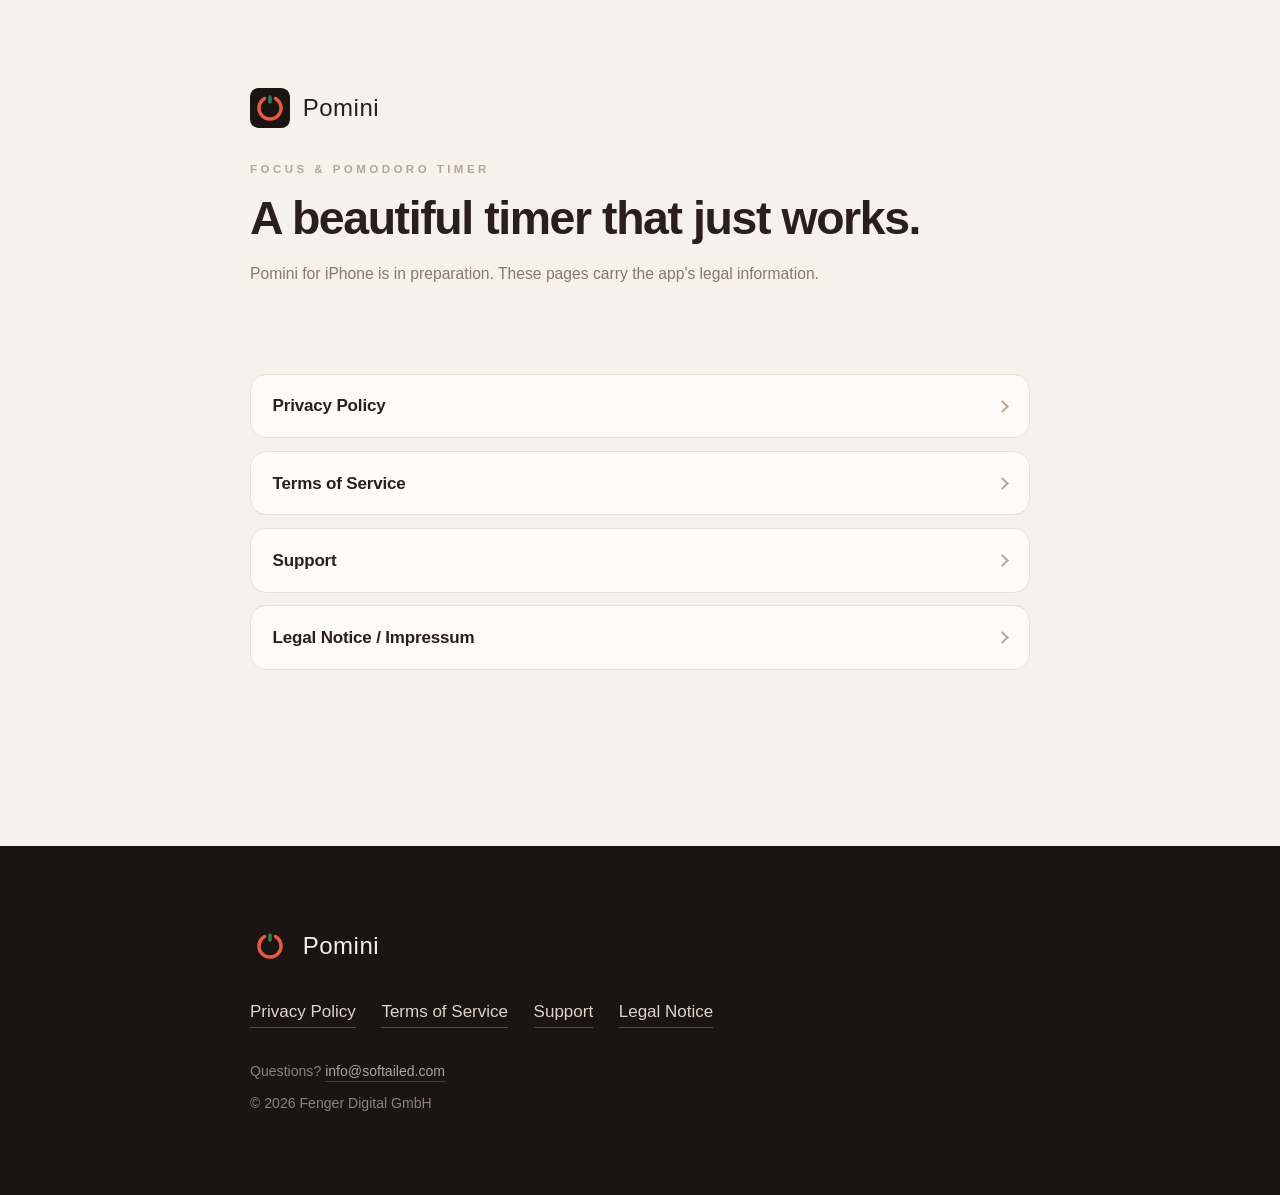
==== index.html @ d20623b5 "Add index, privacy, terms, support and impressum pages" ====
<!DOCTYPE html>
<html lang="en">
<head>
<meta charset="utf-8">
<!-- KEPT OUT OF SEARCH ON PURPOSE, until the app is released. See privacy/index.html. -->
<meta name="robots" content="noindex, nofollow">
<meta name="viewport" content="width=device-width, initial-scale=1">
<title>Pomini</title>
<meta name="description" content="Pomini: a beautiful focus and pomodoro timer for iPhone that just works.">
<link rel="icon" href="icon.svg" type="image/svg+xml">
<link rel="stylesheet" href="style.css">
</head>
<body>

<header class="pagehead">
  <div class="wrap">
    <a class="brandrow" href="./">
      <img src="icon.svg" alt="" width="40" height="40">
      <span class="n">Pomini</span>
    </a>
    <p class="eyebrow">Focus &amp; pomodoro timer</p>
    <h1>A beautiful timer that just works.</h1>
    <p class="stamp">Pomini for iPhone is in preparation. These pages carry the app's legal information.</p>
  </div>
</header>

<main class="doc">
  <div class="wrap">
    <div class="linklist">
      <a href="privacy/">Privacy Policy</a>
      <a href="terms/">Terms of Service</a>
      <a href="support/">Support</a>
      <a href="impressum/">Legal Notice / Impressum</a>
    </div>
  </div>
</main>

<footer>
  <div class="wrap">
    <div class="brandrow">
      <img src="icon.svg" alt="">
      <span class="n">Pomini</span>
    </div>
    <nav>
      <a href="privacy/">Privacy Policy</a>
      <a href="terms/">Terms of Service</a>
      <a href="support/">Support</a>
      <a href="impressum/">Legal Notice</a>
    </nav>
    <p class="fine">Questions? <a href="mailto:info@softailed.com">info@softailed.com</a></p>
    <p class="fine" style="margin-top:.6rem;">&copy; 2026 Fenger Digital GmbH</p>
  </div>
</footer>

</body>
</html>
---- style.css ----
/* ────────────────────────────────────────────────────────────────────────────
   Pomini legal pages (privacy, terms, support, impressum).

   The visual system is the app's own Ember palette in its light derivation
   (STYLE_GUIDE.md): warm cream ground, warm near-black ink, the tomato as the
   one accent. Legal pages are read, not scanned, so everything is calibrated
   for measure and quiet.

   NO EXTERNAL REQUESTS. Fonts are the system stack (the brand IS the system
   font). Hotlinking fonts.googleapis.com sends every visitor's IP to Google,
   which a German company serving an Impressum should not do
   (LG Muenchen I, 3 O 17493/20).
   ──────────────────────────────────────────────────────────────────────── */

*, *::before, *::after { box-sizing: border-box; }

:root {
  --sans: -apple-system, BlinkMacSystemFont, "Segoe UI", Roboto, "Helvetica Neue", Arial, sans-serif;
  --wrap: 780px;
  --pad: clamp(1.25rem, 4vw, 3rem);

  /* Ember light tokens (STYLE_GUIDE.md) */
  --bg: #f7f1ec;
  --surface: #fdfaf7;
  --border: #eadfd7;
  --ink: #2a1f1a;
  --muted: #8a776d;
  --faint: #b5a69c;
  --tomato: #d9482f;
  --stem: #2e7d53;
}

html { -webkit-text-size-adjust: 100%; }
body {
  margin: 0;
  font-family: var(--sans);
  font-size: 17px;
  line-height: 1.6;
  color: var(--ink);
  background: var(--bg);
}
img, svg { display: block; max-width: 100%; }
a { color: inherit; }

.pagehead { padding: clamp(3rem, 8vw, 5.5rem) var(--pad) clamp(2rem, 5vw, 3rem); }
.pagehead .wrap { max-width: var(--wrap); margin: 0 auto; }

a.brandrow { text-decoration: none; color: inherit; }
.brandrow { display: flex; align-items: center; gap: .8rem; margin-bottom: 2rem; }
.brandrow img { width: 40px; height: 40px; }
.brandrow .n { font-weight: 300; font-size: 1.5rem; letter-spacing: .02em; color: var(--ink); }

.eyebrow {
  font-size: .72rem; font-weight: 700; letter-spacing: .3em; text-transform: uppercase;
  color: var(--faint); margin: 0 0 1rem;
}
h1 {
  font-weight: 800; letter-spacing: -.03em; line-height: 1.05; margin: 0;
  font-size: clamp(1.9rem, 5vw, 2.9rem); text-wrap: balance;
}
.stamp { margin: 1.1rem 0 0; color: var(--muted); font-size: .98rem; }

.doc { padding: 0 var(--pad) clamp(4rem, 9vw, 6rem); }
.doc .wrap { max-width: var(--wrap); margin: 0 auto; }

.prose { font-size: 1.05rem; line-height: 1.72; color: #4a3d35; }
.prose > *:first-child { margin-top: 0; }
.prose h2 {
  font-size: clamp(1.15rem, 2.6vw, 1.4rem); font-weight: 800; letter-spacing: -.02em;
  line-height: 1.25; color: var(--ink); margin: 2.6rem 0 .7rem;
}
.prose h2:first-child { margin-top: 0; }
.prose p { margin: 0 0 1.1rem; max-width: 68ch; }
.prose ul { margin: 0 0 1.1rem; padding-left: 0; list-style: none; max-width: 68ch; }
.prose li { position: relative; padding-left: 1.5rem; margin: .6rem 0; }
.prose li::before {
  content: ""; position: absolute; left: .15rem; top: .72em;
  width: 6px; height: 6px; border-radius: 50%; background: var(--faint);
}
.prose strong { font-weight: 700; color: var(--ink); }
.prose a { color: var(--tomato); text-decoration: underline; text-underline-offset: 2px; text-decoration-thickness: 1px; }
.prose a:hover { color: #a8341f; }

.callout {
  background: var(--surface); border: 1px solid var(--border); border-radius: 16px;
  padding: clamp(1.25rem, 3vw, 1.75rem); margin: 0 0 2.5rem;
}
.callout p { margin: 0; max-width: none; }

.contactcard {
  background: #1a1412; color: #f5ede8; border-radius: 16px;
  padding: clamp(1.25rem, 3vw, 1.75rem); margin: 0 0 2.5rem;
}
.contactcard p { margin: 0; max-width: none; }
.contactcard a { color: #e8a08f; }
.contactcard a:hover { color: #fff; }

/* Index page: the four links as quiet cards. */
.linklist { display: grid; gap: .8rem; margin-top: 2.5rem; }
.linklist a {
  display: flex; align-items: center; justify-content: space-between;
  background: var(--surface); border: 1px solid var(--border); border-radius: 16px;
  padding: 1.1rem 1.35rem; text-decoration: none; font-weight: 700;
  letter-spacing: -.01em; color: var(--ink);
}
.linklist a::after {
  content: ""; width: 9px; height: 9px;
  border-right: 2px solid var(--faint); border-bottom: 2px solid var(--faint);
  transform: rotate(-45deg);
}
.linklist a:hover { border-color: var(--faint); }

footer { background: #1a1412; color: #b8a49b; padding: clamp(3rem, 7vw, 5rem) var(--pad); margin-top: clamp(3rem, 7vw, 5rem); }
footer .wrap { max-width: var(--wrap); margin: 0 auto; }
footer .brandrow .n { color: #f5ede8; }
footer nav { display: flex; flex-wrap: wrap; gap: 1.6rem; margin: 1.4rem 0 2rem; }
footer a { color: #e0d3ca; text-decoration: none; border-bottom: 1px solid rgba(224,211,202,.3); padding-bottom: 2px; }
footer a:hover { color: #fff; border-bottom-color: #fff; }
footer .fine { font-size: .88rem; opacity: .75; margin: 0; }

:where(a, button):focus-visible {
  outline: 2px solid var(--tomato); outline-offset: 3px; border-radius: 6px;
}
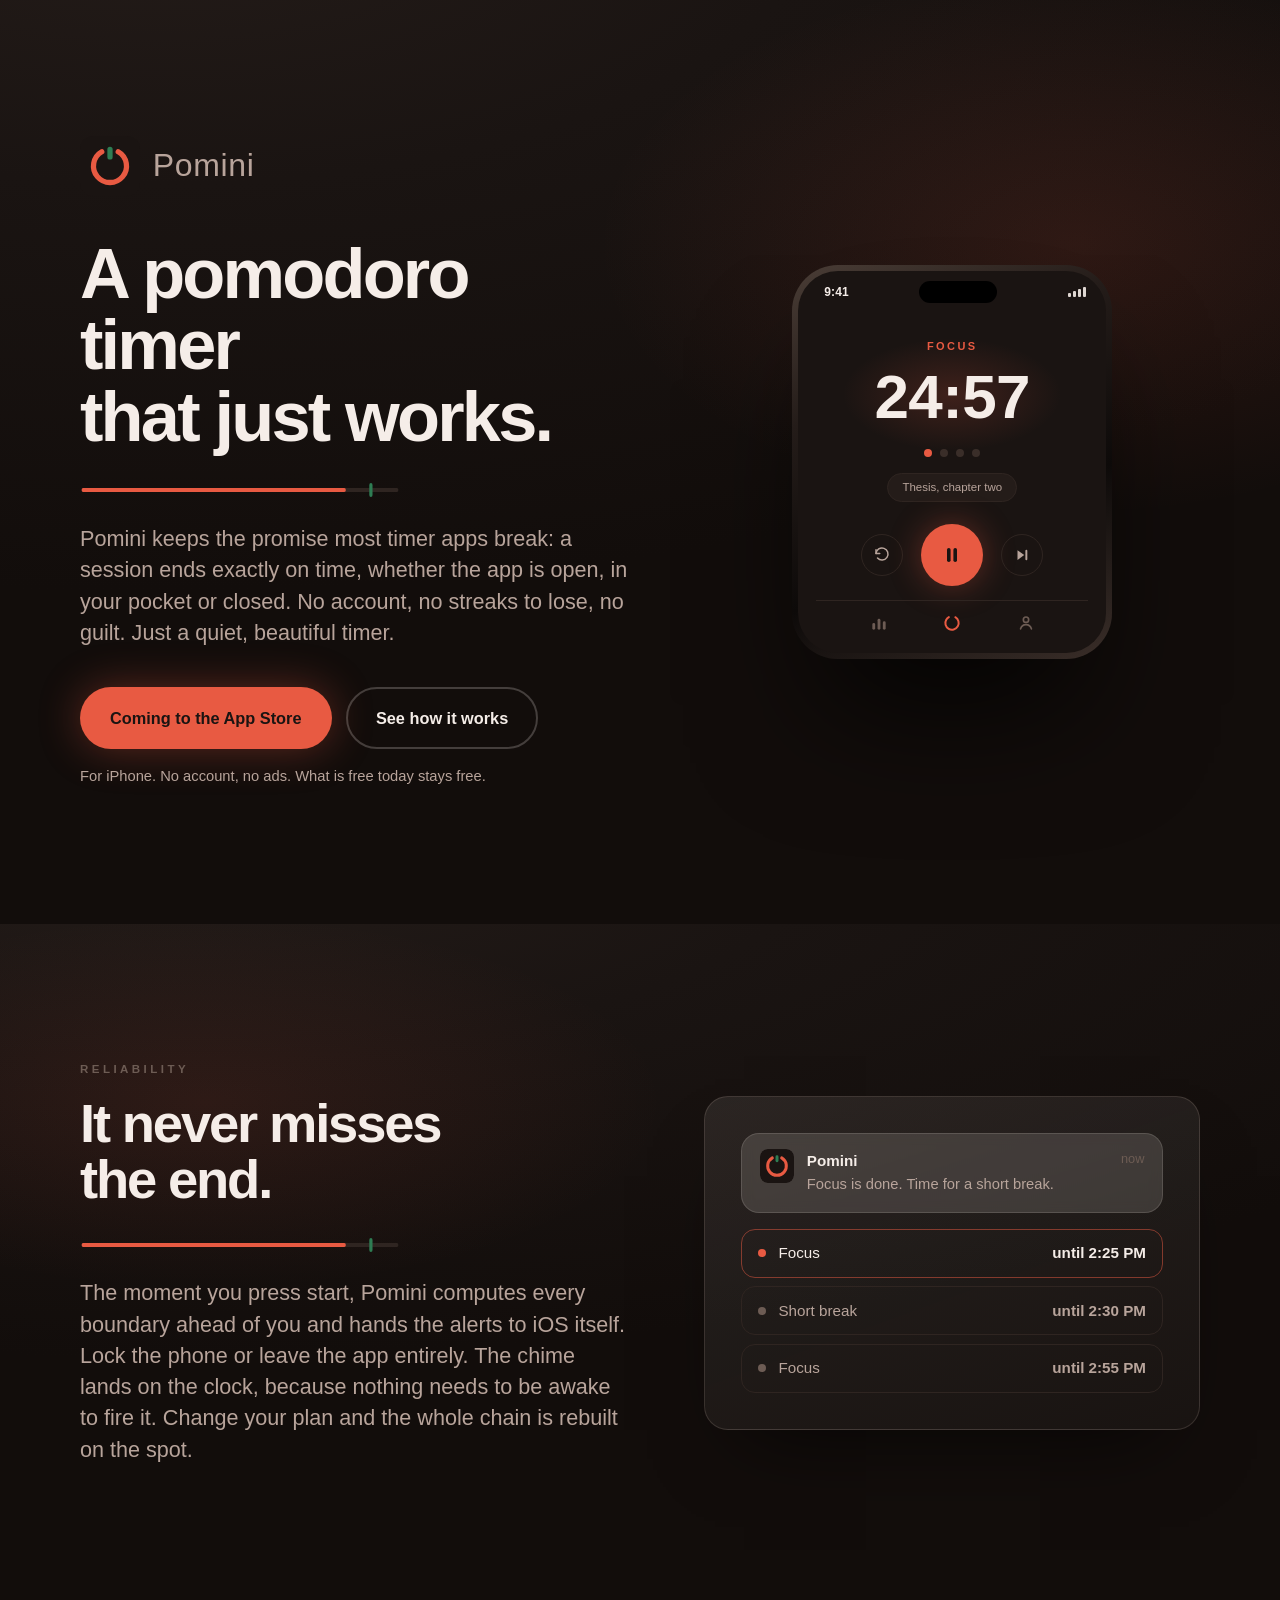
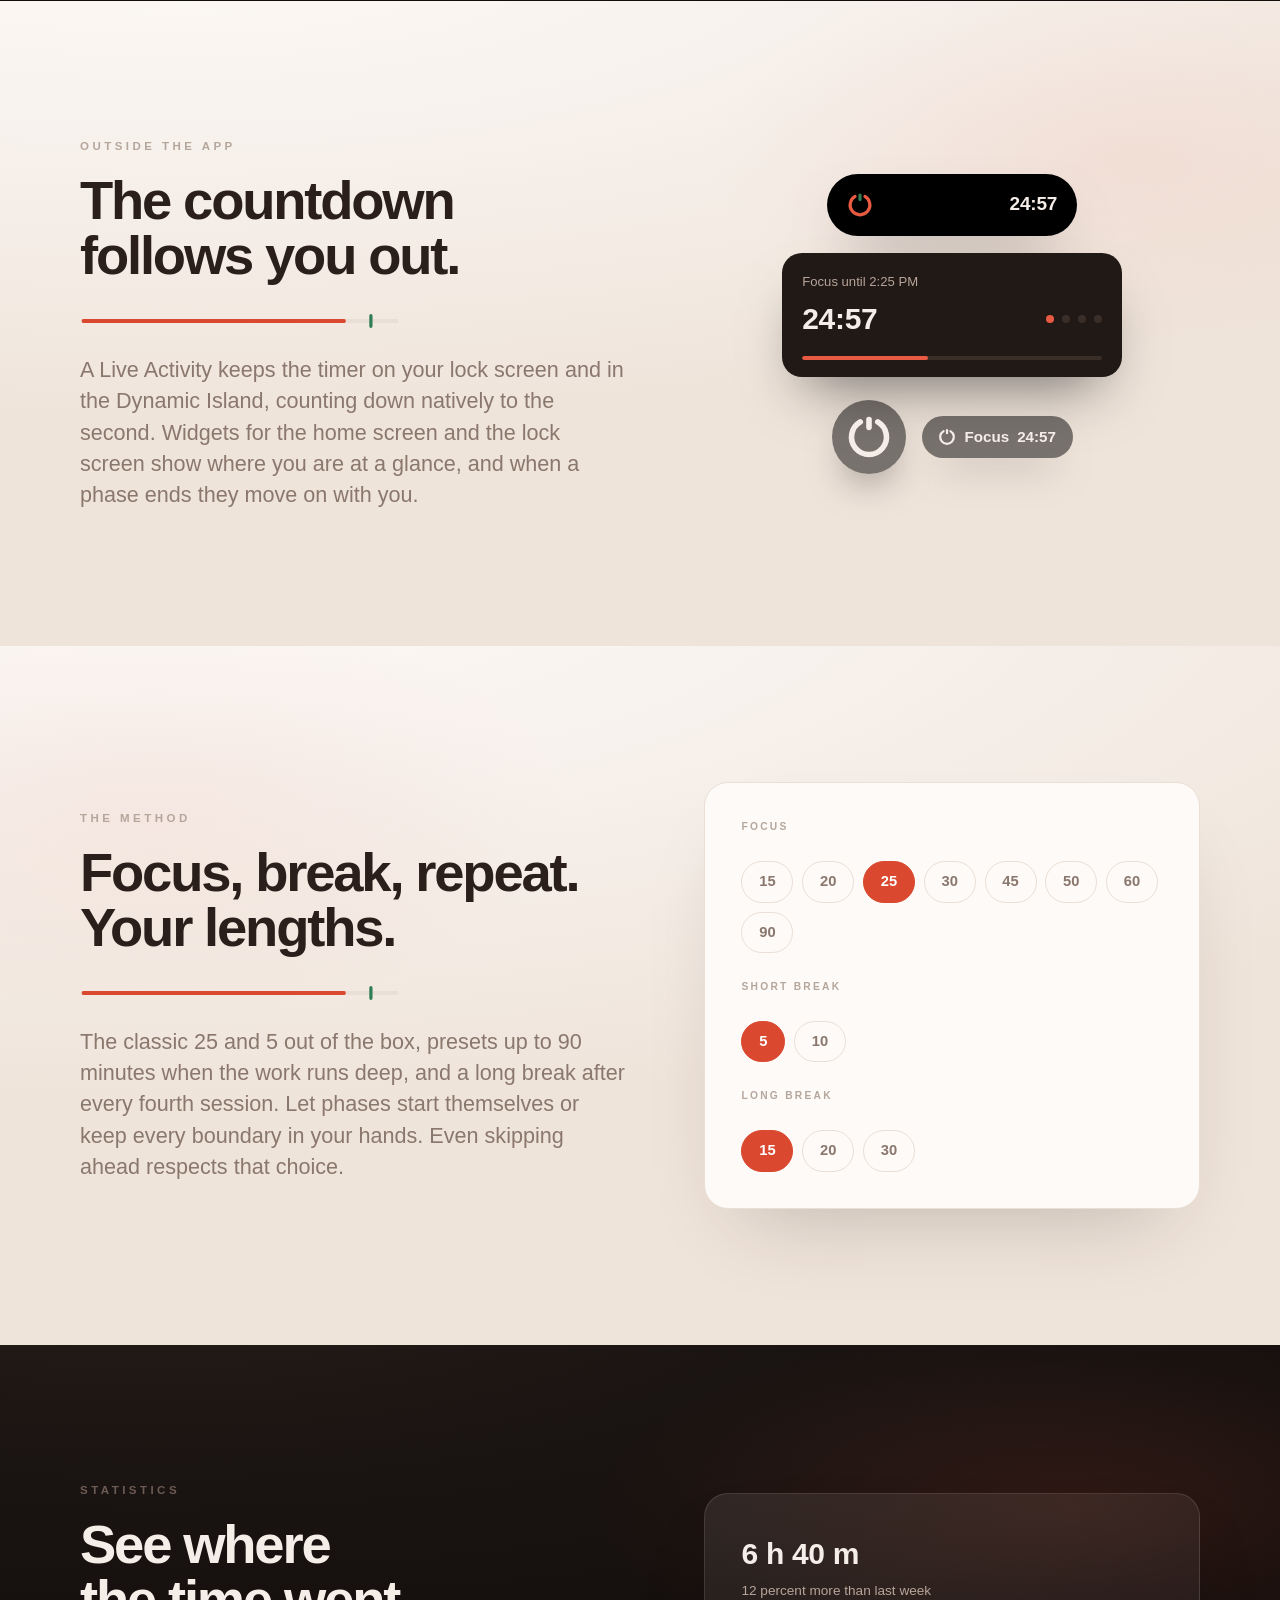
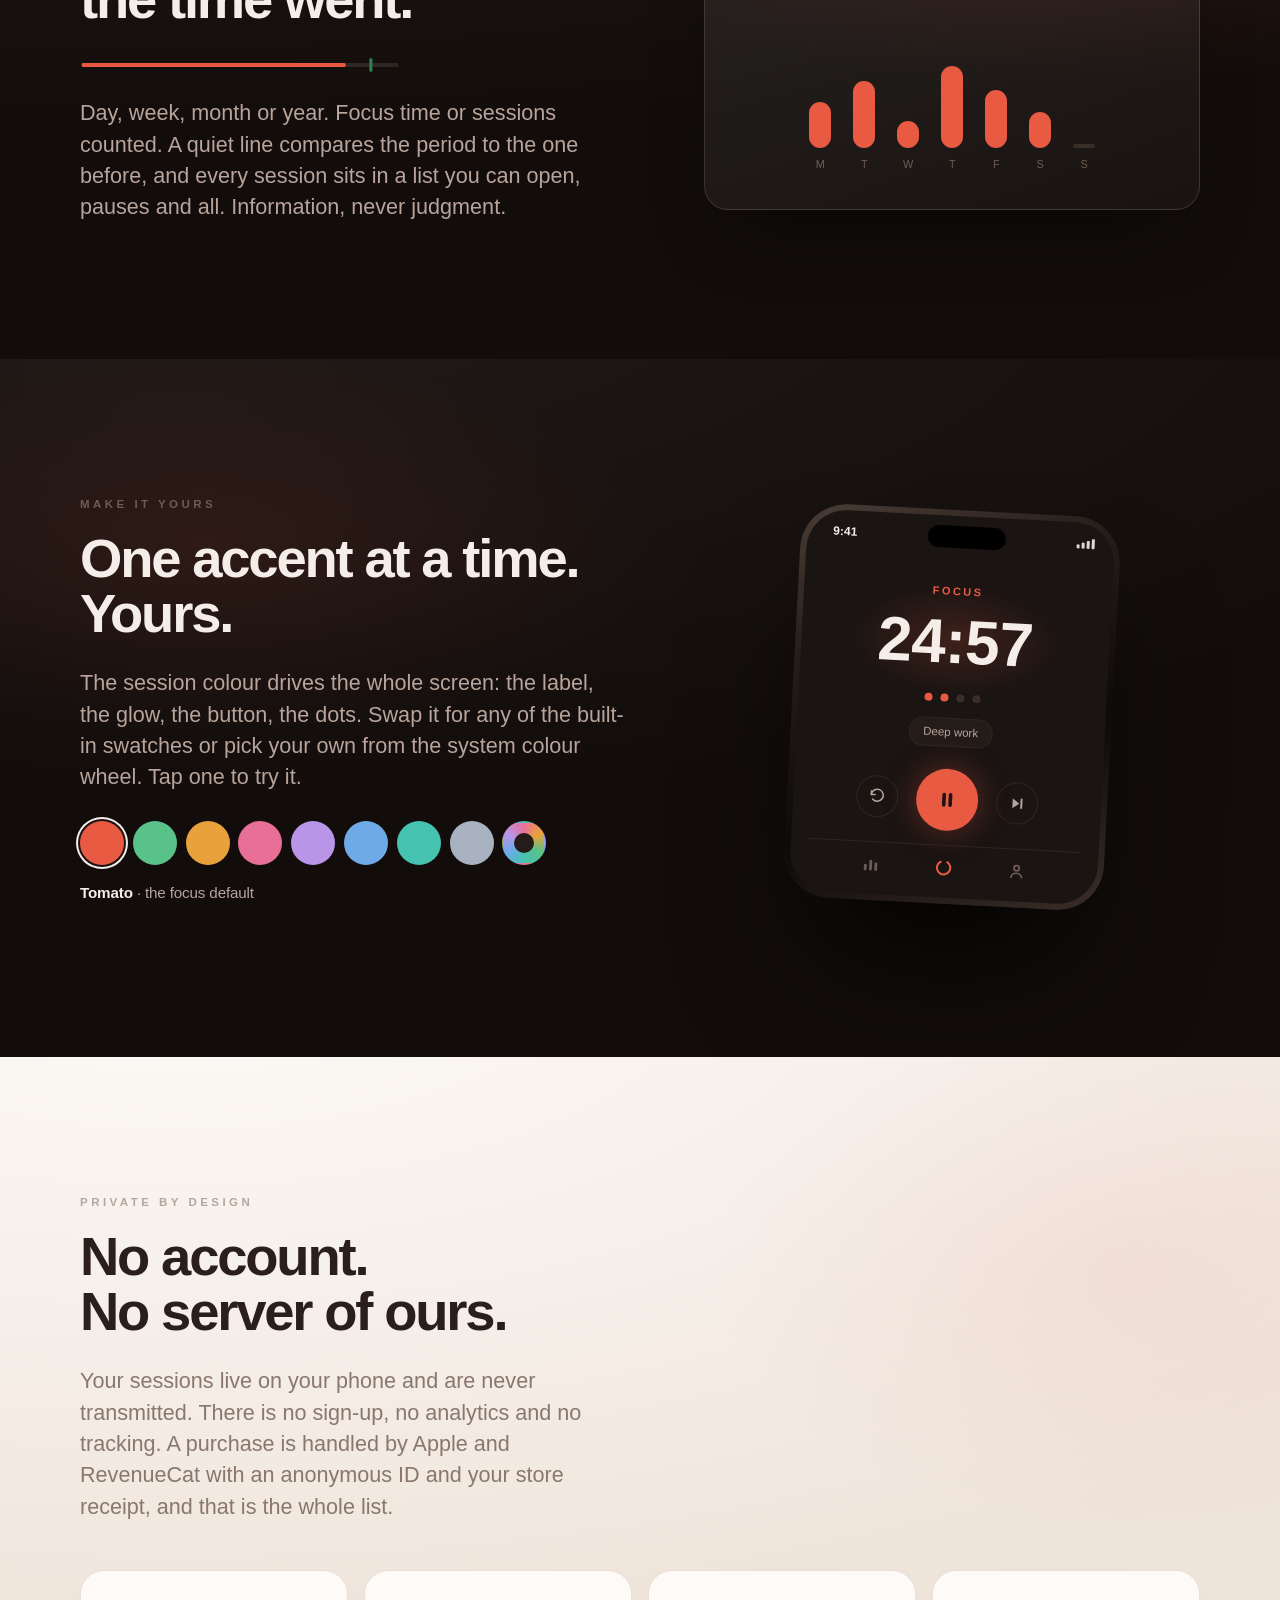
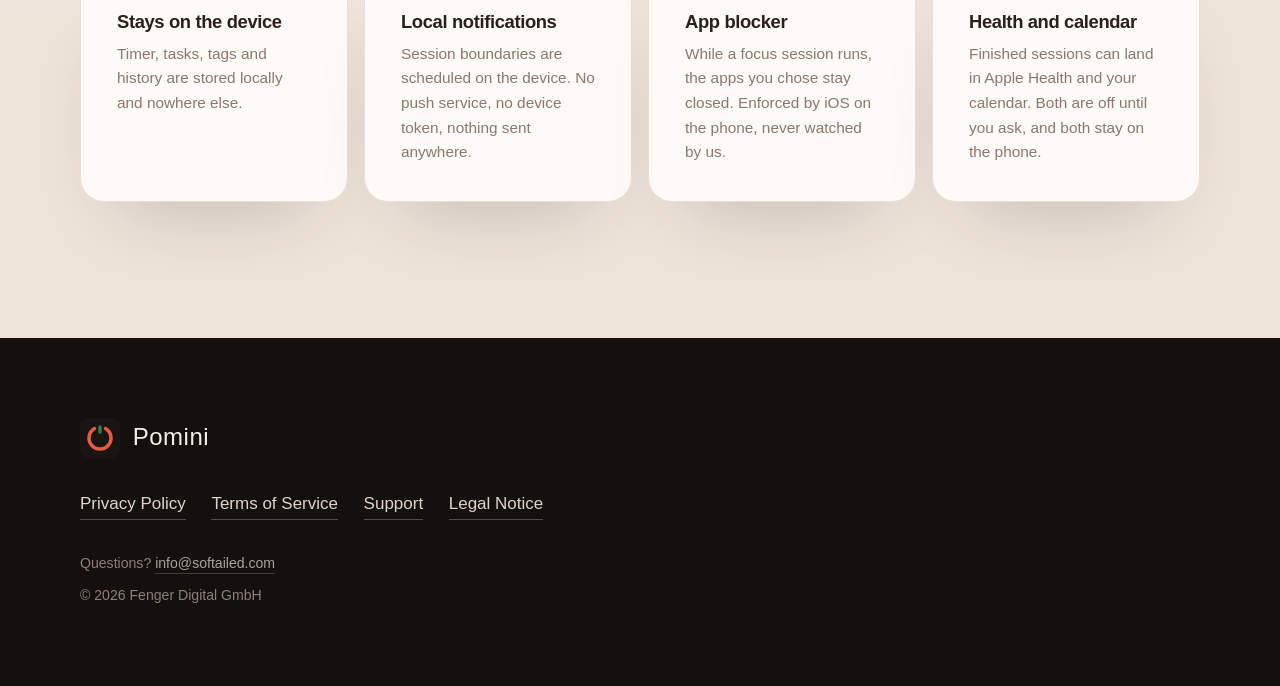
==== commit 4ece6fa2: "Rebuild the landing page to marketing caliber Co-Authored-By: Claude Fable 5 <noreply@anthropic.com>" ====
--- a/index.html
+++ b/index.html
@@ -2,41 +2,273 @@
 <html lang="en">
 <head>
 <meta charset="utf-8">
-<!-- KEPT OUT OF SEARCH ON PURPOSE, until the app is released. See privacy/index.html. -->
+<!-- KEPT OUT OF SEARCH ON PURPOSE, until the app is released. Remove this tag on all
+     five pages to let the site be indexed again.
+     NOTE: a robots.txt in this repo would do NOTHING. Crawlers only read robots.txt at
+     the DOMAIN root (denisfenger.github.io/robots.txt), which belongs to the user site
+     repo, not to /pomini/. For a project page the per-page meta tag is the mechanism
+     that works. This does NOT make the pages unreachable: anyone with the URL still
+     opens them, which is required. The shipped app links privacy, support and impressum,
+     and App Review has to be able to fetch them. -->
 <meta name="robots" content="noindex, nofollow">
 <meta name="viewport" content="width=device-width, initial-scale=1">
-<title>Pomini</title>
-<meta name="description" content="Pomini: a beautiful focus and pomodoro timer for iPhone that just works.">
+<title>Pomini: Focus &amp; Pomodoro Timer</title>
+<meta name="description" content="Pomini is a focus and pomodoro timer for iPhone. Sessions end exactly on time even with the app closed, the countdown lives on your lock screen, and everything stays on your phone.">
+<meta property="og:title" content="Pomini: Focus &amp; Pomodoro Timer">
+<meta property="og:description" content="A pomodoro timer that just works. On-the-clock session endings, lock screen countdowns, quiet statistics, no account.">
+<meta property="og:type" content="website">
+<meta property="og:url" content="https://denisfenger.github.io/pomini/">
 <link rel="icon" href="icon.svg" type="image/svg+xml">
 <link rel="stylesheet" href="style.css">
 </head>
 <body>
 
-<header class="pagehead">
+<!-- ══ 01 HERO ══════════════════════════════════════════════════════════════ -->
+<section class="band dark">
+  <div class="wrap split">
+    <div>
+      <div class="brandrow" style="margin-bottom:2.6rem;">
+        <img src="icon.svg" alt="" width="60" height="60" style="width:60px;height:60px;">
+        <div class="n" style="color:#b8a49b;font-size:2rem;">Pomini</div>
+      </div>
+
+      <h1>A pomodoro timer<br>that just works.</h1>
+
+      <div class="arcrule" aria-hidden="true">
+        <svg viewBox="0 0 396 14" fill="none" preserveAspectRatio="none">
+          <path class="track" d="M4 7h388" stroke-width="4" stroke-linecap="round"/>
+          <path class="fill" d="M4 7h323" stroke-width="4" stroke-linecap="round"/>
+          <path class="tick" d="M360 2v10" stroke-width="4" stroke-linecap="round"/>
+        </svg>
+      </div>
+
+      <p class="lead">Pomini keeps the promise most timer apps break: a session ends exactly on time, whether the app is open, in your pocket or closed. No account, no streaks to lose, no guilt. Just a quiet, beautiful timer.</p>
+
+      <div class="cta">
+        <!-- Swap this for Apple's official "Download on the App Store" badge once the
+             app is live. Apple requires their own artwork, so do not redraw the badge. -->
+        <span class="btn primary">Coming to the App Store</span>
+        <a class="btn quiet" href="#how">See how it works</a>
+      </div>
+      <p class="note">For iPhone. No account, no ads. What is free today stays free.</p>
+    </div>
+
+    <div>
+      <div class="phone">
+        <div class="screen" style="--p-bg:#1A1412;--p-surface:#241C19;--p-bd:#2F2521;--p-ink:#F5EDE8;--p-muted:#B8A49B;--p-faint:#6D5C54;--p-dot:#3A2E29;--p-acc:#E85A42;--p-glow:rgba(232,90,66,.18);--p-halo:rgba(232,90,66,.35);--p-on:#1A1412;">
+          <div class="statusbar"><span>9:41</span><div class="notch"></div><div class="sigbars"><i></i><i></i><i></i><i></i></div></div>
+          <div class="timerscreen">
+            <div class="sesslabel">Focus</div>
+            <div class="countwrap"><div class="count" data-tick>24:58</div></div>
+            <div class="cycledots"><i class="on"></i><i></i><i></i><i></i></div>
+            <div class="taskchip">Thesis, chapter two</div>
+            <div class="ctrls">
+              <div class="ctrl"><svg viewBox="0 0 24 24" fill="none"><path d="M4 10a8 8 0 1 1 2 6" stroke="currentColor" stroke-width="2" stroke-linecap="round"/><path d="M4 5v5h5" stroke="currentColor" stroke-width="2" stroke-linecap="round" stroke-linejoin="round"/></svg></div>
+              <div class="ctrl primary"><svg viewBox="0 0 24 24"><rect x="7" y="5" width="3.6" height="14" rx="1.8" fill="currentColor"/><rect x="13.4" y="5" width="3.6" height="14" rx="1.8" fill="currentColor"/></svg></div>
+              <div class="ctrl"><svg viewBox="0 0 24 24"><path d="M6 5.5v13l9-6.5z" fill="currentColor"/><rect x="16.5" y="5" width="2.6" height="14" rx="1.3" fill="currentColor"/></svg></div>
+            </div>
+            <div class="tabbar">
+              <svg viewBox="0 0 24 24"><rect x="4" y="12" width="3.4" height="8" rx="1.7" fill="currentColor"/><rect x="10.3" y="7" width="3.4" height="13" rx="1.7" fill="currentColor"/><rect x="16.6" y="10" width="3.4" height="10" rx="1.7" fill="currentColor"/></svg>
+              <svg class="active" viewBox="0 0 24 24" fill="none"><circle cx="12" cy="12" r="8" stroke="currentColor" stroke-width="2.4" stroke-linecap="round" stroke-dasharray="41.9 8.4" transform="rotate(-60 12 12)"/></svg>
+              <svg viewBox="0 0 24 24" fill="none"><circle cx="12" cy="8" r="3.2" stroke="currentColor" stroke-width="2"/><path d="M5.5 19c1-3.4 3.5-5 6.5-5s5.5 1.6 6.5 5" stroke="currentColor" stroke-width="2" stroke-linecap="round"/></svg>
+            </div>
+          </div>
+        </div>
+      </div>
+    </div>
+  </div>
+</section>
+
+<!-- ══ 02 RELIABILITY ═══════════════════════════════════════════════════════ -->
+<section class="band dark flip" id="how">
+  <div class="wrap split">
+    <div>
+      <p class="eyebrow">Reliability</p>
+      <h2>It never misses<br>the end.</h2>
+      <div class="arcrule" aria-hidden="true">
+        <svg viewBox="0 0 396 14" fill="none" preserveAspectRatio="none">
+          <path class="track" d="M4 7h388" stroke-width="4" stroke-linecap="round"/>
+          <path class="fill" d="M4 7h323" stroke-width="4" stroke-linecap="round"/>
+          <path class="tick" d="M360 2v10" stroke-width="4" stroke-linecap="round"/>
+        </svg>
+      </div>
+      <p class="lead">The moment you press start, Pomini computes every boundary ahead of you and hands the alerts to iOS itself. Lock the phone or leave the app entirely. The chime lands on the clock, because nothing needs to be awake to fire it. Change your plan and the whole chain is rebuilt on the spot.</p>
+    </div>
+    <div>
+      <div class="panel">
+        <div class="notif">
+          <img src="icon.svg" alt="">
+          <div>
+            <div class="t">Pomini</div>
+            <div class="b">Focus is done. Time for a short break.</div>
+          </div>
+          <div class="when">now</div>
+        </div>
+        <div class="schedule">
+          <div class="schedrow now"><span class="dot"></span>Focus<b>until 2:25 PM</b></div>
+          <div class="schedrow"><span class="dot"></span>Short break<b>until 2:30 PM</b></div>
+          <div class="schedrow"><span class="dot"></span>Focus<b>until 2:55 PM</b></div>
+        </div>
+      </div>
+    </div>
+  </div>
+</section>
+
+<!-- ══ 03 LOCK SCREEN AND ISLAND ════════════════════════════════════════════ -->
+<section class="band light">
+  <div class="wrap split rev">
+    <div>
+      <div class="island">
+        <svg viewBox="0 0 100 100" fill="none" aria-hidden="true"><path d="M69 17.1A38 38 0 1 1 31 17.1" stroke="#E85A42" stroke-width="12.2" stroke-linecap="round"/><path d="M50 12v17" stroke="#2E7D53" stroke-width="12.2" stroke-linecap="round"/></svg>
+        <b data-tick>24:58</b>
+      </div>
+      <div class="lacard">
+        <div class="t">Focus until 2:25 PM</div>
+        <div class="row">
+          <div class="big" data-tick>24:58</div>
+          <div class="cycledots"><i class="on" style="background:#E85A42;"></i><i style="background:#3A2E29;"></i><i style="background:#3A2E29;"></i><i style="background:#3A2E29;"></i></div>
+        </div>
+        <div class="bar"><i></i></div>
+      </div>
+      <div class="acc-widgets">
+        <div class="accring">
+          <svg viewBox="0 0 100 100" fill="none" aria-hidden="true"><path d="M69 17.1A38 38 0 1 1 31 17.1" stroke="#F5EDE8" stroke-width="12.2" stroke-linecap="round"/><path d="M50 12v17" stroke="#F5EDE8" stroke-width="12.2" stroke-linecap="round"/></svg>
+        </div>
+        <div class="accinline">
+          <svg viewBox="0 0 100 100" fill="none" aria-hidden="true"><path d="M69 17.1A38 38 0 1 1 31 17.1" stroke="#F5EDE8" stroke-width="12.2" stroke-linecap="round"/><path d="M50 12v17" stroke="#F5EDE8" stroke-width="12.2" stroke-linecap="round"/></svg>
+          Focus <span data-tick>24:58</span>
+        </div>
+      </div>
+    </div>
+    <div>
+      <p class="eyebrow">Outside the app</p>
+      <h2>The countdown<br>follows you out.</h2>
+      <div class="arcrule" aria-hidden="true">
+        <svg viewBox="0 0 396 14" fill="none" preserveAspectRatio="none">
+          <path class="track" d="M4 7h388" stroke-width="4" stroke-linecap="round"/>
+          <path class="fill" d="M4 7h323" stroke-width="4" stroke-linecap="round"/>
+          <path class="tick" d="M360 2v10" stroke-width="4" stroke-linecap="round"/>
+        </svg>
+      </div>
+      <p class="lead">A Live Activity keeps the timer on your lock screen and in the Dynamic Island, counting down natively to the second. Widgets for the home screen and the lock screen show where you are at a glance, and when a phase ends they move on with you.</p>
+    </div>
+  </div>
+</section>
+
+<!-- ══ 04 THE METHOD ════════════════════════════════════════════════════════ -->
+<section class="band light flip">
+  <div class="wrap split">
+    <div>
+      <p class="eyebrow">The method</p>
+      <h2>Focus, break, repeat.<br>Your lengths.</h2>
+      <div class="arcrule" aria-hidden="true">
+        <svg viewBox="0 0 396 14" fill="none" preserveAspectRatio="none">
+          <path class="track" d="M4 7h388" stroke-width="4" stroke-linecap="round"/>
+          <path class="fill" d="M4 7h323" stroke-width="4" stroke-linecap="round"/>
+          <path class="tick" d="M360 2v10" stroke-width="4" stroke-linecap="round"/>
+        </svg>
+      </div>
+      <p class="lead">The classic 25 and 5 out of the box, presets up to 90 minutes when the work runs deep, and a long break after every fourth session. Let phases start themselves or keep every boundary in your hands. Even skipping ahead respects that choice.</p>
+    </div>
+    <div>
+      <div class="panel">
+        <p class="chiplabel">Focus</p>
+        <div class="chips">
+          <span class="chip">15</span><span class="chip">20</span><span class="chip on">25</span><span class="chip">30</span><span class="chip">45</span><span class="chip">50</span><span class="chip">60</span><span class="chip">90</span>
+        </div>
+        <p class="chiplabel">Short break</p>
+        <div class="chips"><span class="chip on">5</span><span class="chip">10</span></div>
+        <p class="chiplabel">Long break</p>
+        <div class="chips"><span class="chip on">15</span><span class="chip">20</span><span class="chip">30</span></div>
+      </div>
+    </div>
+  </div>
+</section>
+
+<!-- ══ 05 STATISTICS ════════════════════════════════════════════════════════ -->
+<section class="band dark">
+  <div class="wrap split rev">
+    <div>
+      <div class="panel statpanel">
+        <div class="headline">6 h 40 m</div>
+        <div class="compare">12 percent more than last week</div>
+        <div class="bars">
+          <i style="height:38%"></i><i style="height:56%"></i><i style="height:22%"></i><i style="height:68%"></i><i style="height:48%"></i><i style="height:30%"></i><i class="stub"></i>
+        </div>
+        <div class="barlabels"><span>M</span><span>T</span><span>W</span><span>T</span><span>F</span><span>S</span><span>S</span></div>
+      </div>
+    </div>
+    <div>
+      <p class="eyebrow">Statistics</p>
+      <h2>See where<br>the time went.</h2>
+      <div class="arcrule" aria-hidden="true">
+        <svg viewBox="0 0 396 14" fill="none" preserveAspectRatio="none">
+          <path class="track" d="M4 7h388" stroke-width="4" stroke-linecap="round"/>
+          <path class="fill" d="M4 7h323" stroke-width="4" stroke-linecap="round"/>
+          <path class="tick" d="M360 2v10" stroke-width="4" stroke-linecap="round"/>
+        </svg>
+      </div>
+      <p class="lead">Day, week, month or year. Focus time or sessions counted. A quiet line compares the period to the one before, and every session sits in a list you can open, pauses and all. Information, never judgment.</p>
+    </div>
+  </div>
+</section>
+
+<!-- ══ 06 MAKE IT YOURS ═════════════════════════════════════════════════════ -->
+<section class="band dark flip">
+  <div class="wrap split">
+    <div>
+      <p class="eyebrow">Make it yours</p>
+      <h2>One accent at a time.<br>Yours.</h2>
+      <p class="lead">The session colour drives the whole screen: the label, the glow, the button, the dots. Swap it for any of the built-in swatches or pick your own from the system colour wheel. Tap one to try it.</p>
+
+      <div class="swatches" id="swatches"></div>
+      <p class="swname" id="swname">Tomato <span>&middot; the focus default</span></p>
+    </div>
+    <div>
+      <div class="phone tilt">
+        <div class="screen" id="yoursScreen" style="--p-bg:#1A1412;--p-surface:#241C19;--p-bd:#2F2521;--p-ink:#F5EDE8;--p-muted:#B8A49B;--p-faint:#6D5C54;--p-dot:#3A2E29;--p-acc:#E85A42;--p-glow:rgba(232,90,66,.18);--p-halo:rgba(232,90,66,.35);--p-on:#1A1412;">
+          <div class="statusbar"><span>9:41</span><div class="notch"></div><div class="sigbars"><i></i><i></i><i></i><i></i></div></div>
+          <div class="timerscreen">
+            <div class="sesslabel">Focus</div>
+            <div class="countwrap"><div class="count" data-tick>24:58</div></div>
+            <div class="cycledots"><i class="on"></i><i class="on"></i><i></i><i></i></div>
+            <div class="taskchip">Deep work</div>
+            <div class="ctrls">
+              <div class="ctrl"><svg viewBox="0 0 24 24" fill="none"><path d="M4 10a8 8 0 1 1 2 6" stroke="currentColor" stroke-width="2" stroke-linecap="round"/><path d="M4 5v5h5" stroke="currentColor" stroke-width="2" stroke-linecap="round" stroke-linejoin="round"/></svg></div>
+              <div class="ctrl primary"><svg viewBox="0 0 24 24"><rect x="7" y="5" width="3.6" height="14" rx="1.8" fill="currentColor"/><rect x="13.4" y="5" width="3.6" height="14" rx="1.8" fill="currentColor"/></svg></div>
+              <div class="ctrl"><svg viewBox="0 0 24 24"><path d="M6 5.5v13l9-6.5z" fill="currentColor"/><rect x="16.5" y="5" width="2.6" height="14" rx="1.3" fill="currentColor"/></svg></div>
+            </div>
+            <div class="tabbar">
+              <svg viewBox="0 0 24 24"><rect x="4" y="12" width="3.4" height="8" rx="1.7" fill="currentColor"/><rect x="10.3" y="7" width="3.4" height="13" rx="1.7" fill="currentColor"/><rect x="16.6" y="10" width="3.4" height="10" rx="1.7" fill="currentColor"/></svg>
+              <svg class="active" viewBox="0 0 24 24" fill="none"><circle cx="12" cy="12" r="8" stroke="currentColor" stroke-width="2.4" stroke-linecap="round" stroke-dasharray="41.9 8.4" transform="rotate(-60 12 12)"/></svg>
+              <svg viewBox="0 0 24 24" fill="none"><circle cx="12" cy="8" r="3.2" stroke="currentColor" stroke-width="2"/><path d="M5.5 19c1-3.4 3.5-5 6.5-5s5.5 1.6 6.5 5" stroke="currentColor" stroke-width="2" stroke-linecap="round"/></svg>
+            </div>
+          </div>
+        </div>
+      </div>
+    </div>
+  </div>
+</section>
+
+<!-- ══ 07 PRIVACY ═══════════════════════════════════════════════════════════ -->
+<section class="band light">
   <div class="wrap">
-    <a class="brandrow" href="./">
-      <img src="icon.svg" alt="" width="40" height="40">
-      <span class="n">Pomini</span>
-    </a>
-    <p class="eyebrow">Focus &amp; pomodoro timer</p>
-    <h1>A beautiful timer that just works.</h1>
-    <p class="stamp">Pomini for iPhone is in preparation. These pages carry the app's legal information.</p>
-  </div>
-</header>
-
-<main class="doc">
-  <div class="wrap">
-    <div class="linklist">
-      <a href="privacy/">Privacy Policy</a>
-      <a href="terms/">Terms of Service</a>
-      <a href="support/">Support</a>
-      <a href="impressum/">Legal Notice / Impressum</a>
-    </div>
-  </div>
-</main>
-
+    <p class="eyebrow">Private by design</p>
+    <h2>No account.<br>No server of ours.</h2>
+    <p class="lead">Your sessions live on your phone and are never transmitted. There is no sign-up, no analytics and no tracking. A purchase is handled by Apple and RevenueCat with an anonymous ID and your store receipt, and that is the whole list.</p>
+
+    <div class="cards">
+      <div class="panel"><h3>Stays on the device</h3><p>Timer, tasks, tags and history are stored locally and nowhere else.</p></div>
+      <div class="panel"><h3>Local notifications</h3><p>Session boundaries are scheduled on the device. No push service, no device token, nothing sent anywhere.</p></div>
+      <div class="panel"><h3>App blocker</h3><p>While a focus session runs, the apps you chose stay closed. Enforced by iOS on the phone, never watched by us.</p></div>
+      <div class="panel"><h3>Health and calendar</h3><p>Finished sessions can land in Apple Health and your calendar. Both are off until you ask, and both stay on the phone.</p></div>
+    </div>
+  </div>
+</section>
+
+<!-- ══ FOOTER ═══════════════════════════════════════════════════════════════ -->
 <footer>
-  <div class="wrap">
+  <div class="wrap wide">
     <div class="brandrow">
       <img src="icon.svg" alt="">
       <span class="n">Pomini</span>
@@ -52,5 +284,90 @@
   </div>
 </footer>
 
+<script>
+(function () {
+  'use strict';
+
+  /* ── One shared countdown ──────────────────────────────────────────────────
+     Every surface on the page (phones, island, Live Activity, widgets) shows
+     the SAME remaining time, ticking once a second, because that is the
+     product's whole claim. Wraps back to 25:00 before it could reach zero. */
+  var remaining = 24 * 60 + 58;
+  var ticks = document.querySelectorAll('[data-tick]');
+  function render() {
+    var m = Math.floor(remaining / 60);
+    var s = remaining % 60;
+    var text = m + ':' + (s < 10 ? '0' : '') + s;
+    for (var i = 0; i < ticks.length; i++) ticks[i].textContent = text;
+  }
+  render();
+  setInterval(function () {
+    remaining = remaining > 60 ? remaining - 1 : 25 * 60;
+    render();
+  }, 1000);
+
+  /* ── Accent swatches ───────────────────────────────────────────────────────
+     Dark-variant values from STYLE_GUIDE.md. The custom tile draws a fresh
+     colour on every tap, which is honest: the app's picker offers everything. */
+  var SWATCHES = [
+    ['tomato', 'Tomato', '#E85A42', 'the focus default'],
+    ['green',  'Green',  '#58C289', 'the short break'],
+    ['amber',  'Amber',  '#E9A23B', 'the long break'],
+    ['rose',   'Rose',   '#E87098', ''],
+    ['violet', 'Violet', '#B995E8', ''],
+    ['blue',   'Blue',   '#6FAAE8', ''],
+    ['teal',   'Teal',   '#45C2B0', ''],
+    ['slate',  'Slate',  '#A8B2C0', '']
+  ];
+  var host = document.getElementById('swatches');
+  var screen = document.getElementById('yoursScreen');
+  var nameEl = document.getElementById('swname');
+  if (!host || !screen) return;
+
+  function hexToRgba(hex, a) {
+    var n = parseInt(hex.slice(1), 16);
+    return 'rgba(' + ((n >> 16) & 255) + ',' + ((n >> 8) & 255) + ',' + (n & 255) + ',' + a + ')';
+  }
+  function press(key) {
+    Array.prototype.forEach.call(host.querySelectorAll('.sw'), function (b) {
+      b.setAttribute('aria-pressed', String(b.dataset.key === key));
+    });
+  }
+  function apply(acc, glow, halo, name, sub, key) {
+    screen.style.setProperty('--p-acc', acc);
+    screen.style.setProperty('--p-glow', glow);
+    screen.style.setProperty('--p-halo', halo);
+    nameEl.innerHTML = name + (sub ? ' <span>&middot; ' + sub + '</span>' : '');
+    press(key);
+  }
+
+  SWATCHES.forEach(function (s) {
+    var b = document.createElement('button');
+    b.type = 'button';
+    b.className = 'sw';
+    b.dataset.key = s[0];
+    b.style.background = s[2];
+    b.setAttribute('aria-pressed', String(s[0] === 'tomato'));
+    b.setAttribute('aria-label', s[1] + ' accent');
+    b.addEventListener('click', function () {
+      apply(s[2], hexToRgba(s[2], .18), hexToRgba(s[2], .35), s[1], s[3], s[0]);
+    });
+    host.appendChild(b);
+  });
+
+  var custom = document.createElement('button');
+  custom.type = 'button';
+  custom.className = 'sw custom';
+  custom.dataset.key = 'custom';
+  custom.setAttribute('aria-pressed', 'false');
+  custom.setAttribute('aria-label', 'Your own colour, a new one on every tap');
+  custom.addEventListener('click', function () {
+    var h = Math.floor(Math.random() * 360);
+    var acc = 'hsl(' + h + ', 65%, 64%)';
+    apply(acc, 'hsla(' + h + ', 65%, 64%, .18)', 'hsla(' + h + ', 65%, 64%, .35)', 'Yours', 'drawn from the full wheel', 'custom');
+  });
+  host.appendChild(custom);
+})();
+</script>
 </body>
 </html>
--- a/style.css
+++ b/style.css
@@ -1,15 +1,21 @@
 /* ────────────────────────────────────────────────────────────────────────────
-   Pomini legal pages (privacy, terms, support, impressum).
-
-   The visual system is the app's own Ember palette in its light derivation
-   (STYLE_GUIDE.md): warm cream ground, warm near-black ink, the tomato as the
-   one accent. Legal pages are read, not scanned, so everything is calibrated
-   for measure and quiet.
-
-   NO EXTERNAL REQUESTS. Fonts are the system stack (the brand IS the system
-   font). Hotlinking fonts.googleapis.com sends every visitor's IP to Google,
-   which a German company serving an Impressum should not do
-   (LG Muenchen I, 3 O 17493/20).
+   Pomini site: landing page + legal pages (privacy, terms, support,
+   impressum).
+
+   The visual system is the app's own Ember palette (STYLE_GUIDE.md): warm
+   near-black and warm cream grounds, the tomato as the one accent, system
+   font everywhere (the brand IS the system font). Dark leads marketing, so
+   the landing opens dark; legal pages stay on the light derivation because
+   they are read, not scanned.
+
+   The phone screens on the landing are drawn in HTML using the app's real
+   token values from STYLE_GUIDE.md, so nothing here can go stale against a
+   screenshot. CONTENT RULE (Denis): whenever app features change, this page
+   changes in the same round.
+
+   NO EXTERNAL REQUESTS. Fonts are the system stack. Hotlinking
+   fonts.googleapis.com sends every visitor's IP to Google, which a German
+   company serving an Impressum should not do (LG Muenchen I, 3 O 17493/20).
    ──────────────────────────────────────────────────────────────────────── */
 
 *, *::before, *::after { box-sizing: border-box; }
@@ -17,6 +23,7 @@
 :root {
   --sans: -apple-system, BlinkMacSystemFont, "Segoe UI", Roboto, "Helvetica Neue", Arial, sans-serif;
   --wrap: 780px;
+  --wrapwide: 1120px;
   --pad: clamp(1.25rem, 4vw, 3rem);
 
   /* Ember light tokens (STYLE_GUIDE.md) */
@@ -28,9 +35,18 @@
   --faint: #b5a69c;
   --tomato: #d9482f;
   --stem: #2e7d53;
-}
-
-html { -webkit-text-size-adjust: 100%; }
+
+  /* Ember dark tokens, for the landing's dark bands */
+  --d-bg: #1a1412;
+  --d-surface: #241c19;
+  --d-border: #2f2521;
+  --d-ink: #f5ede8;
+  --d-muted: #b8a49b;
+  --d-faint: #6d5c54;
+  --d-tomato: #e85a42;
+}
+
+html { -webkit-text-size-adjust: 100%; scroll-behavior: smooth; }
 body {
   margin: 0;
   font-family: var(--sans);
@@ -95,23 +111,10 @@
 .contactcard a { color: #e8a08f; }
 .contactcard a:hover { color: #fff; }
 
-/* Index page: the four links as quiet cards. */
-.linklist { display: grid; gap: .8rem; margin-top: 2.5rem; }
-.linklist a {
-  display: flex; align-items: center; justify-content: space-between;
-  background: var(--surface); border: 1px solid var(--border); border-radius: 16px;
-  padding: 1.1rem 1.35rem; text-decoration: none; font-weight: 700;
-  letter-spacing: -.01em; color: var(--ink);
-}
-.linklist a::after {
-  content: ""; width: 9px; height: 9px;
-  border-right: 2px solid var(--faint); border-bottom: 2px solid var(--faint);
-  transform: rotate(-45deg);
-}
-.linklist a:hover { border-color: var(--faint); }
-
-footer { background: #1a1412; color: #b8a49b; padding: clamp(3rem, 7vw, 5rem) var(--pad); margin-top: clamp(3rem, 7vw, 5rem); }
+footer { background: #14100e; color: #b8a49b; padding: clamp(3rem, 7vw, 5rem) var(--pad); }
+.doc + footer, main + footer { margin-top: clamp(3rem, 7vw, 5rem); }
 footer .wrap { max-width: var(--wrap); margin: 0 auto; }
+footer .wrap.wide { max-width: var(--wrapwide); }
 footer .brandrow .n { color: #f5ede8; }
 footer nav { display: flex; flex-wrap: wrap; gap: 1.6rem; margin: 1.4rem 0 2rem; }
 footer a { color: #e0d3ca; text-decoration: none; border-bottom: 1px solid rgba(224,211,202,.3); padding-bottom: 2px; }
@@ -121,3 +124,298 @@
 :where(a, button):focus-visible {
   outline: 2px solid var(--tomato); outline-offset: 3px; border-radius: 6px;
 }
+
+/* ────────────────────────────────────────────────────────────────────────────
+   LANDING PAGE. Everything below is scoped to .band (plus the shared footer),
+   so the legal pages above stay untouched.
+   ──────────────────────────────────────────────────────────────────────── */
+
+.band { position: relative; overflow: hidden; padding: clamp(4.5rem, 11vw, 8.5rem) var(--pad); }
+.band > .wrap { position: relative; max-width: var(--wrapwide); margin: 0 auto; }
+
+.band.light {
+  background: radial-gradient(125% 78% at 14% -12%, #fdfaf7 0%, #f7f1ec 45%, #efe4da 100%);
+  color: var(--ink);
+}
+.band.light::before {
+  content: ""; position: absolute; inset: 0 0 auto 0; height: 120%;
+  background: radial-gradient(46% 34% at 88% 20%, rgba(217,72,47,.07), rgba(217,72,47,0) 72%);
+  pointer-events: none;
+}
+.band.light.flip::before { background: radial-gradient(46% 34% at 12% 20%, rgba(217,72,47,.06), rgba(217,72,47,0) 72%); }
+
+.band.dark {
+  background: radial-gradient(125% 76% at 12% -12%, #241c19 0%, #1a1412 42%, #120d0b 100%);
+  color: var(--d-ink);
+}
+.band.dark::before {
+  content: ""; position: absolute; inset: 0 0 auto 0; height: 120%;
+  background: radial-gradient(52% 34% at 84% 22%, rgba(232,90,66,.12), rgba(232,90,66,0) 72%);
+  pointer-events: none;
+}
+.band.dark.flip::before { background: radial-gradient(50% 32% at 16% 22%, rgba(232,90,66,.10), rgba(232,90,66,0) 72%); }
+
+.band .eyebrow { color: var(--faint); margin-bottom: 1.1rem; }
+.band.dark .eyebrow { color: var(--d-faint); }
+
+.band h1, .band h2 {
+  font-weight: 800; letter-spacing: -.04em; line-height: 1.02;
+  margin: 0; text-wrap: balance;
+}
+.band h1 { font-size: clamp(2.6rem, 7vw, 4.4rem); }
+.band h2 { font-size: clamp(2.1rem, 5.4vw, 3.4rem); }
+.band h3 { font-size: 1.15rem; font-weight: 800; letter-spacing: -.02em; margin: 0 0 .35rem; }
+
+.band .lead {
+  margin: 1.6rem 0 0; max-width: 46ch;
+  font-size: clamp(1.05rem, 2.1vw, 1.35rem); line-height: 1.45; font-weight: 400;
+  color: var(--muted); text-wrap: pretty;
+}
+.band.dark .lead { color: var(--d-muted); }
+
+/* The brand rule: the Ring unrolled. A round-cap track with the 5/6 arc in
+   tomato and the stem's green index tick standing in the gap. */
+.arcrule { margin: 1.9rem 0 0; height: 14px; width: min(320px, 70%); }
+.arcrule svg { width: 100%; height: 100%; }
+.arcrule .track { stroke: var(--border); }
+.dark .arcrule .track { stroke: var(--d-border); }
+.arcrule .fill { stroke: var(--tomato); }
+.dark .arcrule .fill { stroke: var(--d-tomato); }
+.arcrule .tick { stroke: var(--stem); }
+
+.split {
+  display: grid; gap: clamp(2.5rem, 6vw, 5rem);
+  grid-template-columns: 1fr; align-items: center;
+}
+@media (min-width: 900px) {
+  .split { grid-template-columns: 1.05fr .95fr; }
+  .split.rev > *:first-child { order: 2; }
+}
+
+.cta { display: flex; flex-wrap: wrap; gap: .9rem; margin-top: 2.4rem; align-items: center; }
+.btn {
+  display: inline-flex; align-items: center; gap: .65rem;
+  border-radius: 999px; padding: 1rem 1.75rem;
+  font-weight: 700; font-size: 1.02rem; text-decoration: none;
+  border: 2px solid transparent; cursor: pointer;
+}
+.dark .btn.primary {
+  background: var(--d-tomato); color: #1a1412;
+  box-shadow: 0 0 42px rgba(232,90,66,.35);
+}
+.dark .btn.quiet { border-color: rgba(245,237,232,.22); color: var(--d-ink); }
+.dark .btn.quiet:hover { border-color: rgba(245,237,232,.45); }
+.light .btn.quiet { border-color: rgba(42,31,26,.16); color: var(--ink); }
+.light .btn.quiet:hover { border-color: rgba(42,31,26,.34); }
+.band .note { margin: 1rem 0 0; font-size: .92rem; color: var(--muted); }
+.band.dark .note { color: var(--d-muted); }
+
+.panel {
+  background: var(--surface); border: 1px solid var(--border); border-radius: 24px;
+  padding: clamp(1.5rem, 3vw, 2.25rem);
+  box-shadow: 0 40px 80px -40px rgba(42,31,26,.25);
+}
+.dark .panel {
+  background: linear-gradient(160deg, rgba(245,237,232,.09), rgba(245,237,232,.03));
+  border-color: rgba(184,164,155,.2);
+  box-shadow: 0 40px 80px -40px rgba(0,0,0,.7);
+}
+
+.cards { display: grid; gap: 1rem; grid-template-columns: repeat(auto-fit, minmax(230px, 1fr)); margin-top: 3rem; }
+.cards .panel p { margin: 0; font-size: .96rem; color: var(--muted); }
+.dark .cards .panel p { color: var(--d-muted); }
+
+/* ── Phone mockup, drawn with the app's real dark tokens ──────────────────── */
+.phone {
+  width: min(320px, 78vw); margin: 0 auto;
+  border-radius: 46px; padding: 6px;
+  background: linear-gradient(155deg, #4a3d36, #241c19 30%, #0d0a09 64%, #3a2e29);
+  box-shadow: 0 80px 130px -34px rgba(0,0,0,.6), 0 14px 34px rgba(0,0,0,.25);
+}
+.dark .phone { box-shadow: 0 80px 130px -34px rgba(0,0,0,.8); }
+.phone.tilt { transform: rotate(3deg); }
+.screen {
+  position: relative; border-radius: 40px; overflow: hidden;
+  background: var(--p-bg); color: var(--p-ink);
+  padding: 0 18px 14px;
+  font-size: 13px; line-height: 1.35;
+}
+.statusbar {
+  display: flex; align-items: center; justify-content: space-between;
+  height: 42px; padding: 0 2px 0 8px;
+  font-size: 12px; font-weight: 600; letter-spacing: .01em;
+}
+.notch { width: 78px; height: 22px; border-radius: 12px; background: #000; }
+.sigbars { display: flex; align-items: flex-end; gap: 2px; height: 10px; opacity: .9; }
+.sigbars i { width: 3px; border-radius: 1px; background: currentColor; }
+.sigbars i:nth-child(1) { height: 4px; } .sigbars i:nth-child(2) { height: 6px; }
+.sigbars i:nth-child(3) { height: 8px; } .sigbars i:nth-child(4) { height: 10px; }
+
+/* The timer screen. Proportions follow STYLE_GUIDE.md scaled to the mockup:
+   uppercase session label in the accent, the glow behind the countdown, cycle
+   dots, task chip, one filled control between two stroked ones, bare tab bar. */
+.timerscreen { display: flex; flex-direction: column; align-items: center; padding: 26px 0 0; }
+.sesslabel {
+  font-size: 11px; font-weight: 600; letter-spacing: .22em; text-transform: uppercase;
+  color: var(--p-acc);
+}
+.countwrap { position: relative; padding: 10px 30px 6px; }
+.countwrap::before {
+  content: ""; position: absolute; inset: -46px -60px;
+  background: radial-gradient(closest-side, var(--p-glow), transparent 65%);
+  animation: breathe 6s ease-in-out infinite;
+}
+.count {
+  position: relative; font-size: 62px; font-weight: 700; letter-spacing: -.01em;
+  font-variant-numeric: tabular-nums; color: var(--p-ink); line-height: 1.05;
+}
+@keyframes breathe { 0%, 100% { opacity: .8; } 50% { opacity: 1.15; } }
+.cycledots { display: flex; gap: 8px; margin-top: 14px; }
+.cycledots i { width: 8px; height: 8px; border-radius: 50%; background: var(--p-dot); }
+.cycledots i.on { background: var(--p-acc); }
+.taskchip {
+  margin-top: 16px; font-size: 11.5px; font-weight: 500; color: var(--p-muted);
+  background: var(--p-surface); border: 1px solid var(--p-bd);
+  border-radius: 999px; padding: 6px 14px;
+}
+.ctrls { display: flex; align-items: center; gap: 18px; margin: 22px 0 6px; }
+.ctrl {
+  width: 42px; height: 42px; border-radius: 50%;
+  border: 1.5px solid var(--p-bd); color: var(--p-muted);
+  display: flex; align-items: center; justify-content: center;
+}
+.ctrl.primary {
+  width: 62px; height: 62px; border: 0;
+  background: var(--p-acc); color: var(--p-on);
+  box-shadow: 0 0 32px var(--p-halo);
+}
+.ctrl svg { width: 18px; height: 18px; }
+.ctrl.primary svg { width: 24px; height: 24px; }
+.tabbar {
+  display: flex; justify-content: space-around; align-items: center;
+  width: 100%; padding: 12px 26px 6px; margin-top: 8px;
+  border-top: 1px solid var(--p-bd);
+  color: var(--p-faint);
+}
+.tabbar svg { width: 20px; height: 20px; }
+.tabbar .active { color: var(--p-acc); }
+
+/* ── The system surfaces: notification, Live Activity, island, widgets ────── */
+.notif {
+  display: flex; gap: .8rem; align-items: flex-start;
+  background: rgba(245,237,232,.14); backdrop-filter: blur(6px);
+  border: 1px solid rgba(245,237,232,.14);
+  border-radius: 18px; padding: .95rem 1.1rem;
+}
+.notif img { width: 34px; height: 34px; border-radius: 8px; flex: none; }
+.notif .t { font-weight: 700; font-size: .95rem; }
+.notif .b { font-size: .92rem; color: var(--d-muted); }
+.notif .when { margin-left: auto; font-size: .8rem; color: var(--d-faint); flex: none; }
+
+.schedule { display: flex; flex-direction: column; gap: .55rem; margin-top: 1rem; }
+.schedrow {
+  display: flex; align-items: center; gap: .75rem;
+  font-size: .95rem; color: var(--d-muted);
+  border: 1px solid var(--d-border); border-radius: 14px; padding: .7rem 1rem;
+  font-variant-numeric: tabular-nums;
+}
+.schedrow .dot { width: 8px; height: 8px; border-radius: 50%; background: var(--d-faint); flex: none; }
+.schedrow.now { color: var(--d-ink); border-color: rgba(232,90,66,.5); }
+.schedrow.now .dot { background: var(--d-tomato); }
+.schedrow b { font-weight: 600; margin-left: auto; }
+
+.island {
+  display: flex; align-items: center; justify-content: space-between;
+  width: min(250px, 100%); height: 62px; margin: 0 auto;
+  background: #000; color: #f5ede8; border-radius: 999px;
+  padding: 0 20px;
+  box-shadow: 0 30px 60px -24px rgba(0,0,0,.65);
+}
+.island svg { width: 26px; height: 26px; }
+.island b {
+  font-size: 19px; font-weight: 700; font-variant-numeric: tabular-nums;
+  letter-spacing: -.01em;
+}
+
+.lacard {
+  background: #201915; color: #f5ede8; border-radius: 20px;
+  padding: 1.1rem 1.25rem; width: min(340px, 100%); margin: 1.1rem auto 0;
+  box-shadow: 0 30px 60px -24px rgba(0,0,0,.55);
+}
+.lacard .t { font-size: .82rem; color: #b8a49b; }
+.lacard .row { display: flex; align-items: baseline; justify-content: space-between; margin-top: .2rem; }
+.lacard .big { font-size: 30px; font-weight: 700; font-variant-numeric: tabular-nums; letter-spacing: -.01em; }
+.lacard .cycledots { margin: 0; align-self: center; }
+.lacard .bar { height: 4px; border-radius: 2px; background: #3a2e29; margin-top: .8rem; overflow: hidden; }
+.lacard .bar i { display: block; height: 100%; width: 42%; border-radius: 2px; background: #e85a42; }
+
+.acc-widgets { display: flex; gap: 1rem; align-items: center; justify-content: center; margin: 1.4rem auto 0; }
+.accring {
+  width: 74px; height: 74px; border-radius: 50%;
+  background: rgba(0,0,0,.5); backdrop-filter: blur(4px);
+  display: flex; align-items: center; justify-content: center;
+  box-shadow: 0 20px 40px -18px rgba(0,0,0,.6);
+}
+.accring svg { width: 46px; height: 46px; }
+.accinline {
+  display: flex; align-items: center; gap: .5rem;
+  background: rgba(0,0,0,.5); backdrop-filter: blur(4px);
+  color: #f5ede8; border-radius: 999px; padding: .55rem 1.05rem;
+  font-size: .95rem; font-weight: 600; font-variant-numeric: tabular-nums;
+  box-shadow: 0 20px 40px -18px rgba(0,0,0,.6);
+}
+.accinline svg { width: 18px; height: 18px; }
+
+/* ── Preset chips and the cycle line ──────────────────────────────────────── */
+.chips { display: flex; flex-wrap: wrap; gap: .55rem; margin-top: 1.6rem; }
+.chip {
+  font-size: .92rem; font-weight: 600; font-variant-numeric: tabular-nums;
+  border-radius: 999px; padding: .5rem 1.05rem;
+  background: var(--surface); border: 1px solid var(--border); color: var(--muted);
+}
+.chip.on { background: var(--tomato); border-color: var(--tomato); color: #fff; }
+.chiplabel {
+  font-size: .64rem; font-weight: 700; letter-spacing: .22em; text-transform: uppercase;
+  color: var(--faint); margin: 1.6rem 0 0;
+}
+.chiplabel:first-child { margin-top: 0; }
+
+/* ── Statistics mockup ────────────────────────────────────────────────────── */
+.statpanel .headline {
+  font-size: 30px; font-weight: 700; font-variant-numeric: tabular-nums; letter-spacing: -.01em;
+}
+.statpanel .compare { font-size: .85rem; color: var(--d-muted); margin-top: .15rem; }
+.bars { display: flex; align-items: flex-end; justify-content: center; gap: 22px; height: 120px; margin-top: 1.6rem; }
+.bars i { flex: none; width: 22px; border-radius: 11px; background: var(--d-tomato); min-height: 4px; }
+.bars i.stub { background: #3a2e29; height: 4px; }
+.barlabels { display: flex; justify-content: center; gap: 22px; margin-top: .5rem; }
+.barlabels span { flex: none; width: 22px; text-align: center; font-size: .68rem; color: var(--d-faint); }
+@media (max-width: 440px) {
+  .bars, .barlabels { gap: 12px; }
+  .bars i, .barlabels span { width: 18px; }
+}
+
+/* ── Accent swatches ──────────────────────────────────────────────────────── */
+.swatches { display: flex; flex-wrap: wrap; gap: .55rem; margin-top: 1.8rem; }
+.sw {
+  width: 44px; height: 44px; border-radius: 50%; flex: none;
+  border: 2px solid transparent; cursor: pointer; padding: 0;
+  transition: transform .18s ease, box-shadow .18s ease;
+}
+.sw:hover { transform: translateY(-3px); }
+.sw[aria-pressed="true"] { box-shadow: 0 0 0 2px var(--d-bg), 0 0 0 4px var(--d-ink); }
+.sw.custom {
+  background: conic-gradient(#e87098, #e9a23b, #58c289, #45c2b0, #6faae8, #b995e8, #e87098);
+  position: relative;
+}
+.sw.custom::after {
+  content: ""; position: absolute; inset: 10px; border-radius: 50%; background: var(--d-surface);
+}
+.swname { margin-top: 1rem; font-size: .95rem; font-weight: 700; letter-spacing: -.01em; }
+.swname span { font-weight: 500; color: var(--d-muted); }
+
+@media (prefers-reduced-motion: reduce) {
+  html { scroll-behavior: auto; }
+  .countwrap::before { animation: none; }
+  *, *::before, *::after { transition-duration: .001ms !important; }
+}
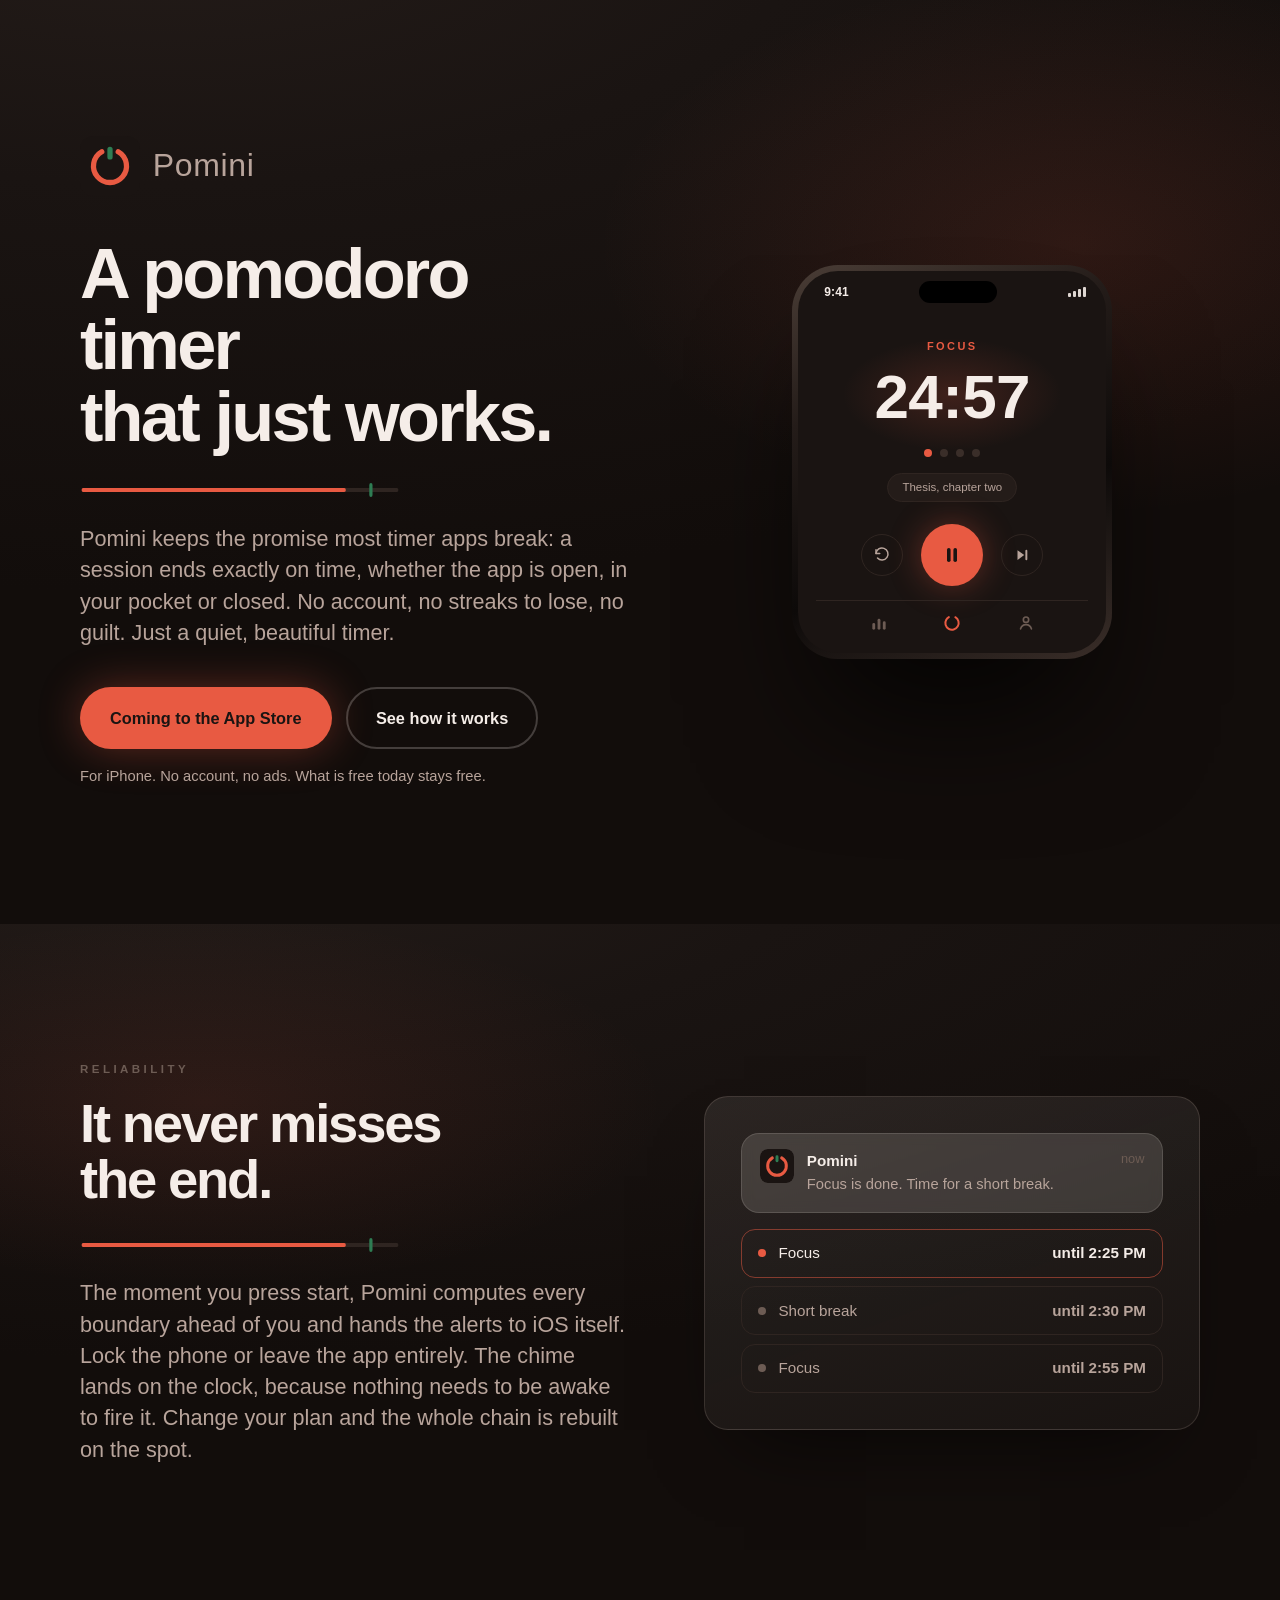
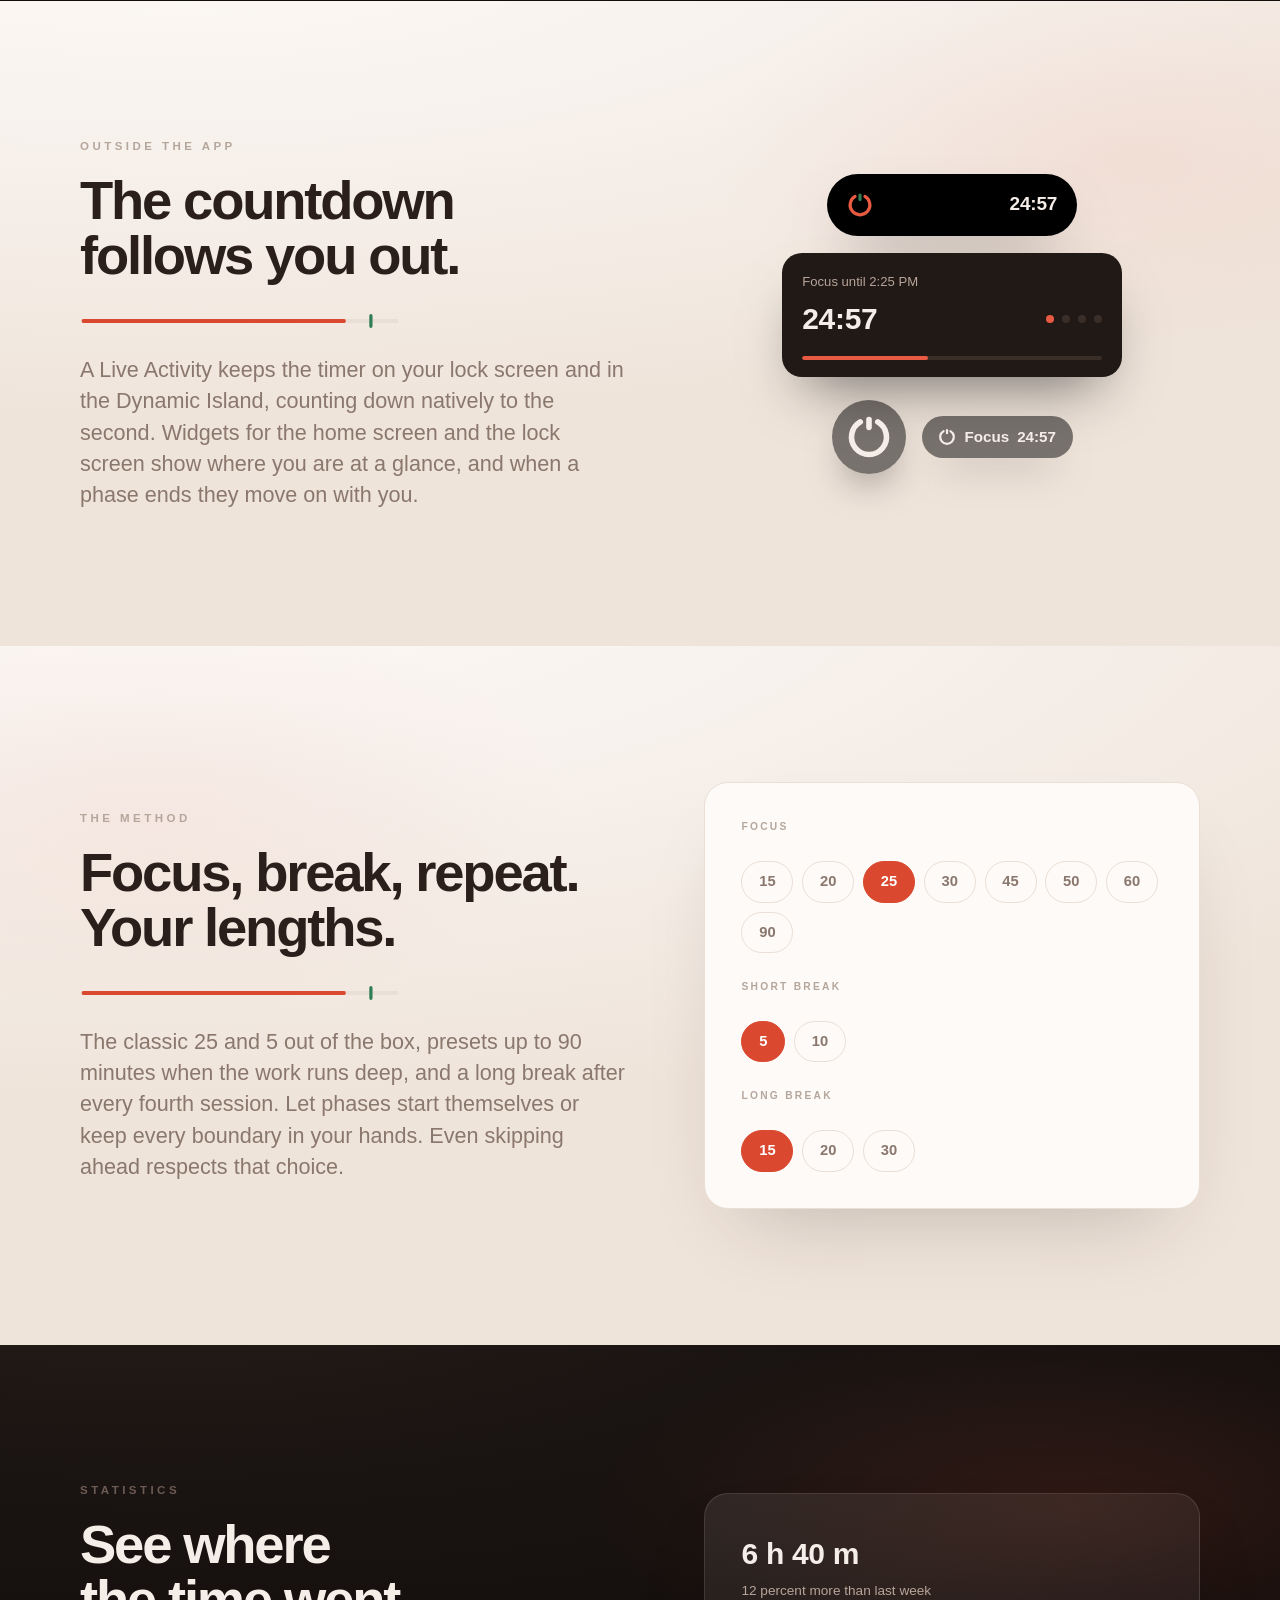
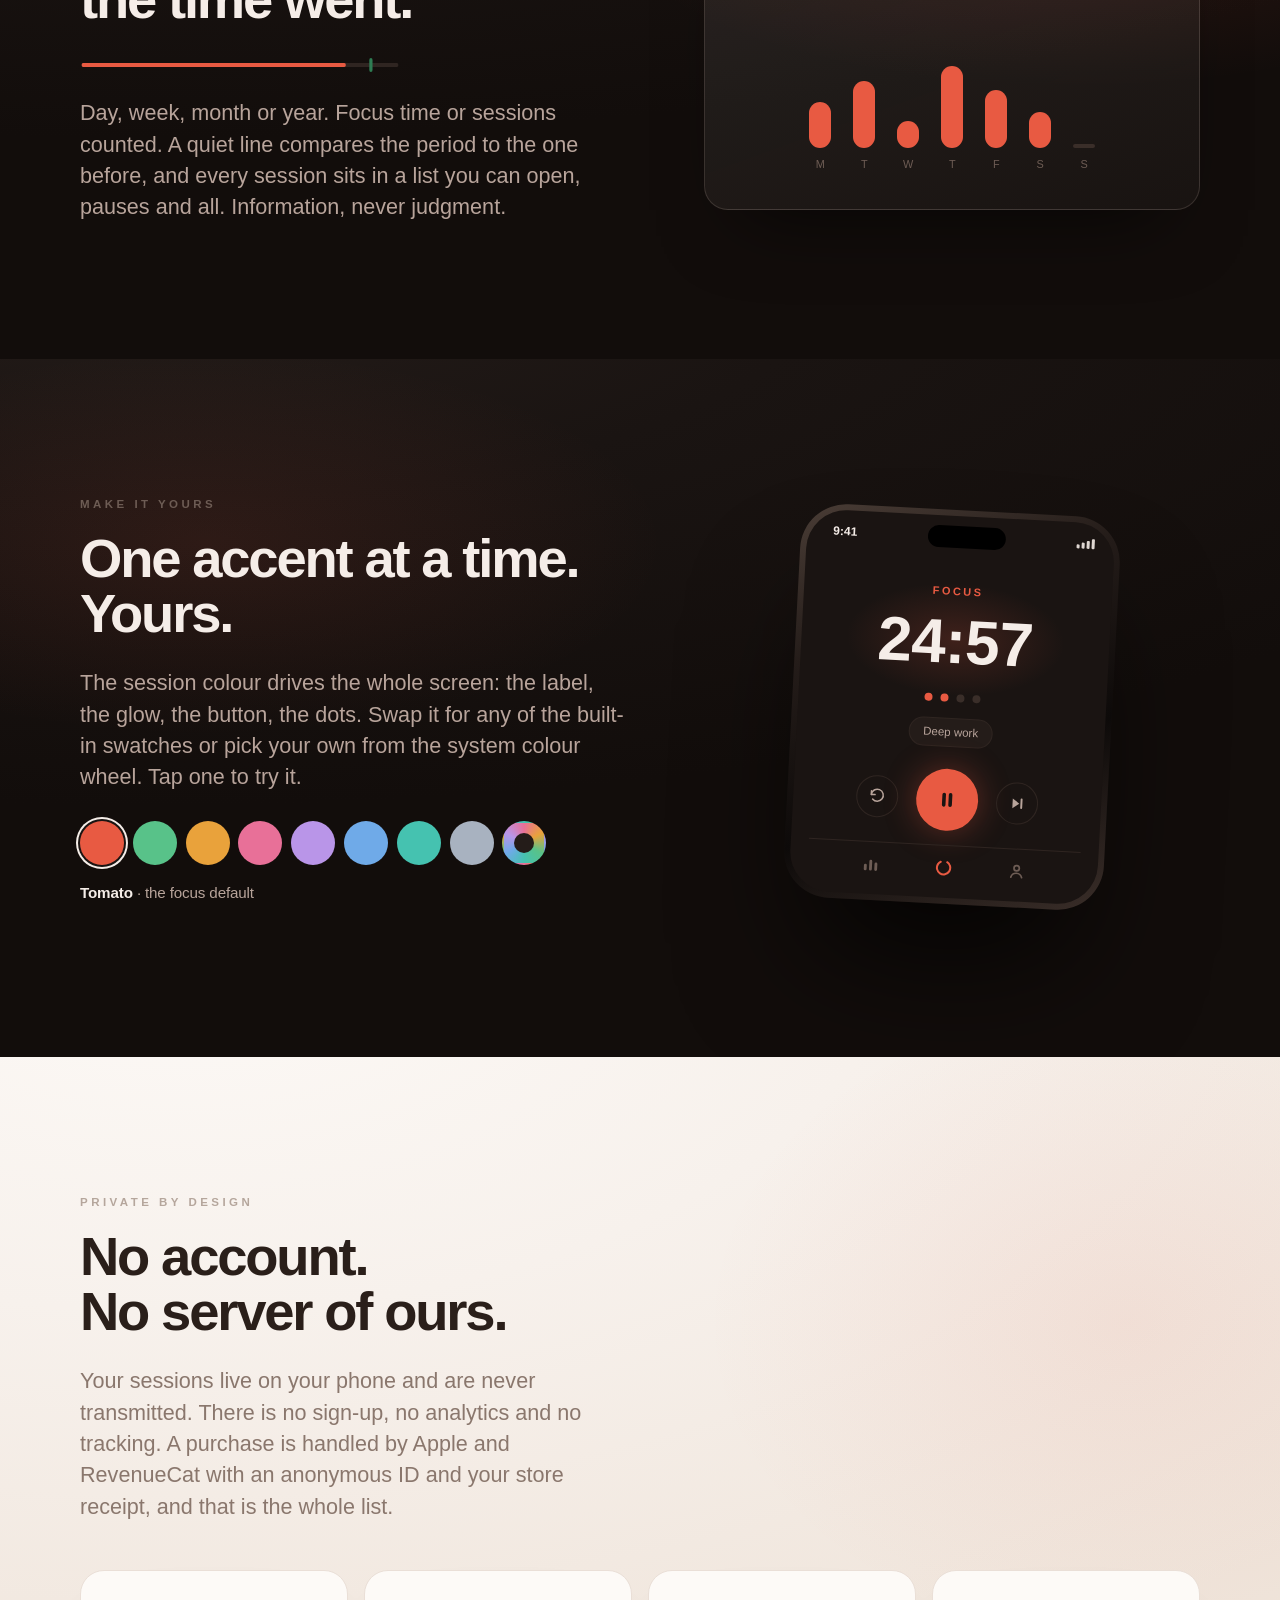
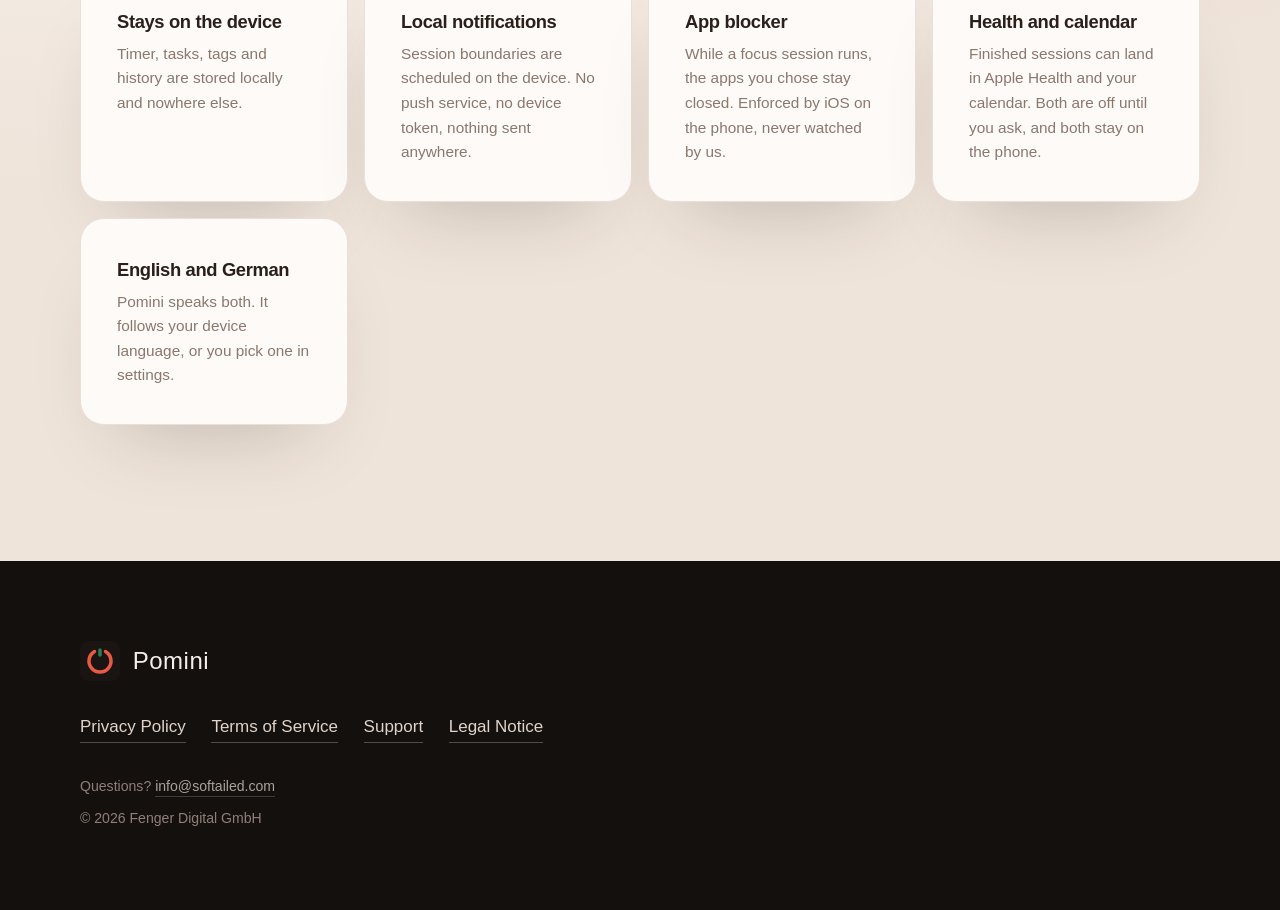
==== commit a1bb25a9: "Add the English and German card Co-Authored-By: Claude Fable 5 <noreply@anthropic.com>" ====
--- a/index.html
+++ b/index.html
@@ -262,6 +262,7 @@
       <div class="panel"><h3>Local notifications</h3><p>Session boundaries are scheduled on the device. No push service, no device token, nothing sent anywhere.</p></div>
       <div class="panel"><h3>App blocker</h3><p>While a focus session runs, the apps you chose stay closed. Enforced by iOS on the phone, never watched by us.</p></div>
       <div class="panel"><h3>Health and calendar</h3><p>Finished sessions can land in Apple Health and your calendar. Both are off until you ask, and both stay on the phone.</p></div>
+      <div class="panel"><h3>English and German</h3><p>Pomini speaks both. It follows your device language, or you pick one in settings.</p></div>
     </div>
   </div>
 </section>
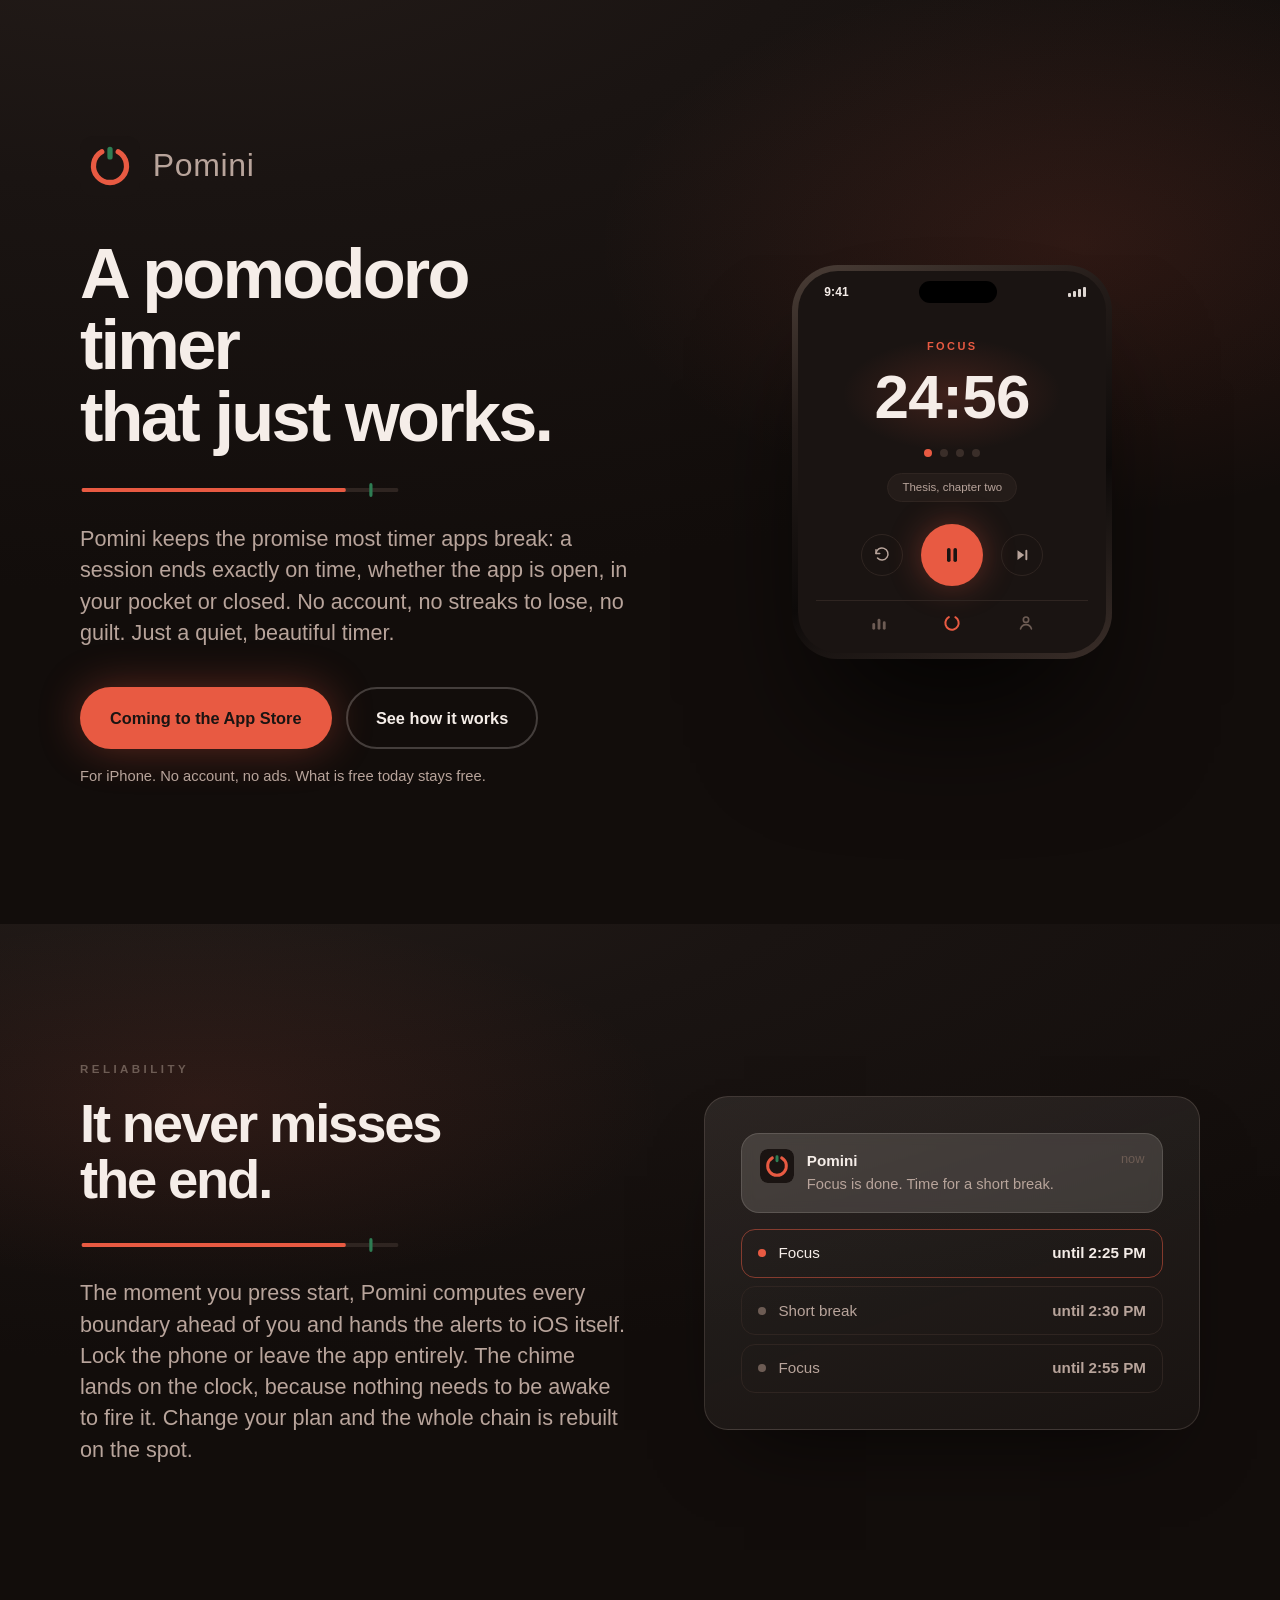
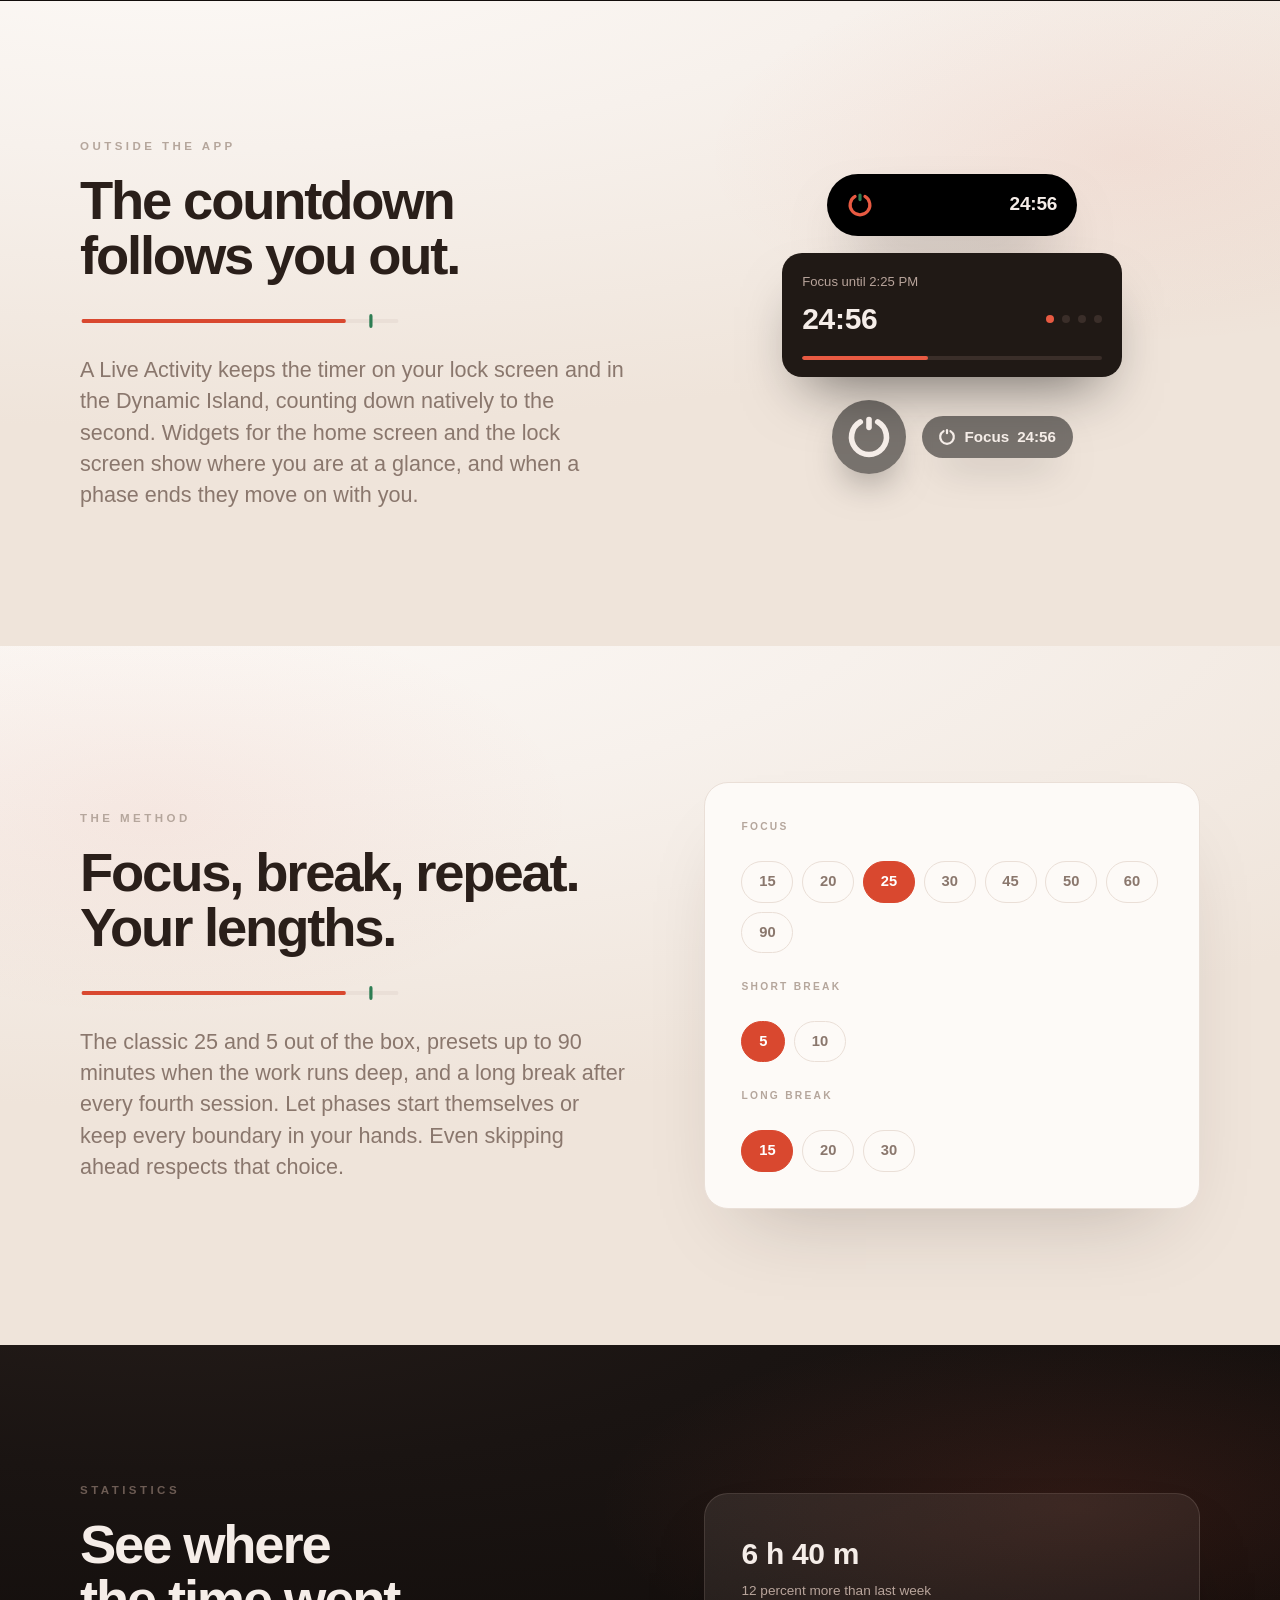
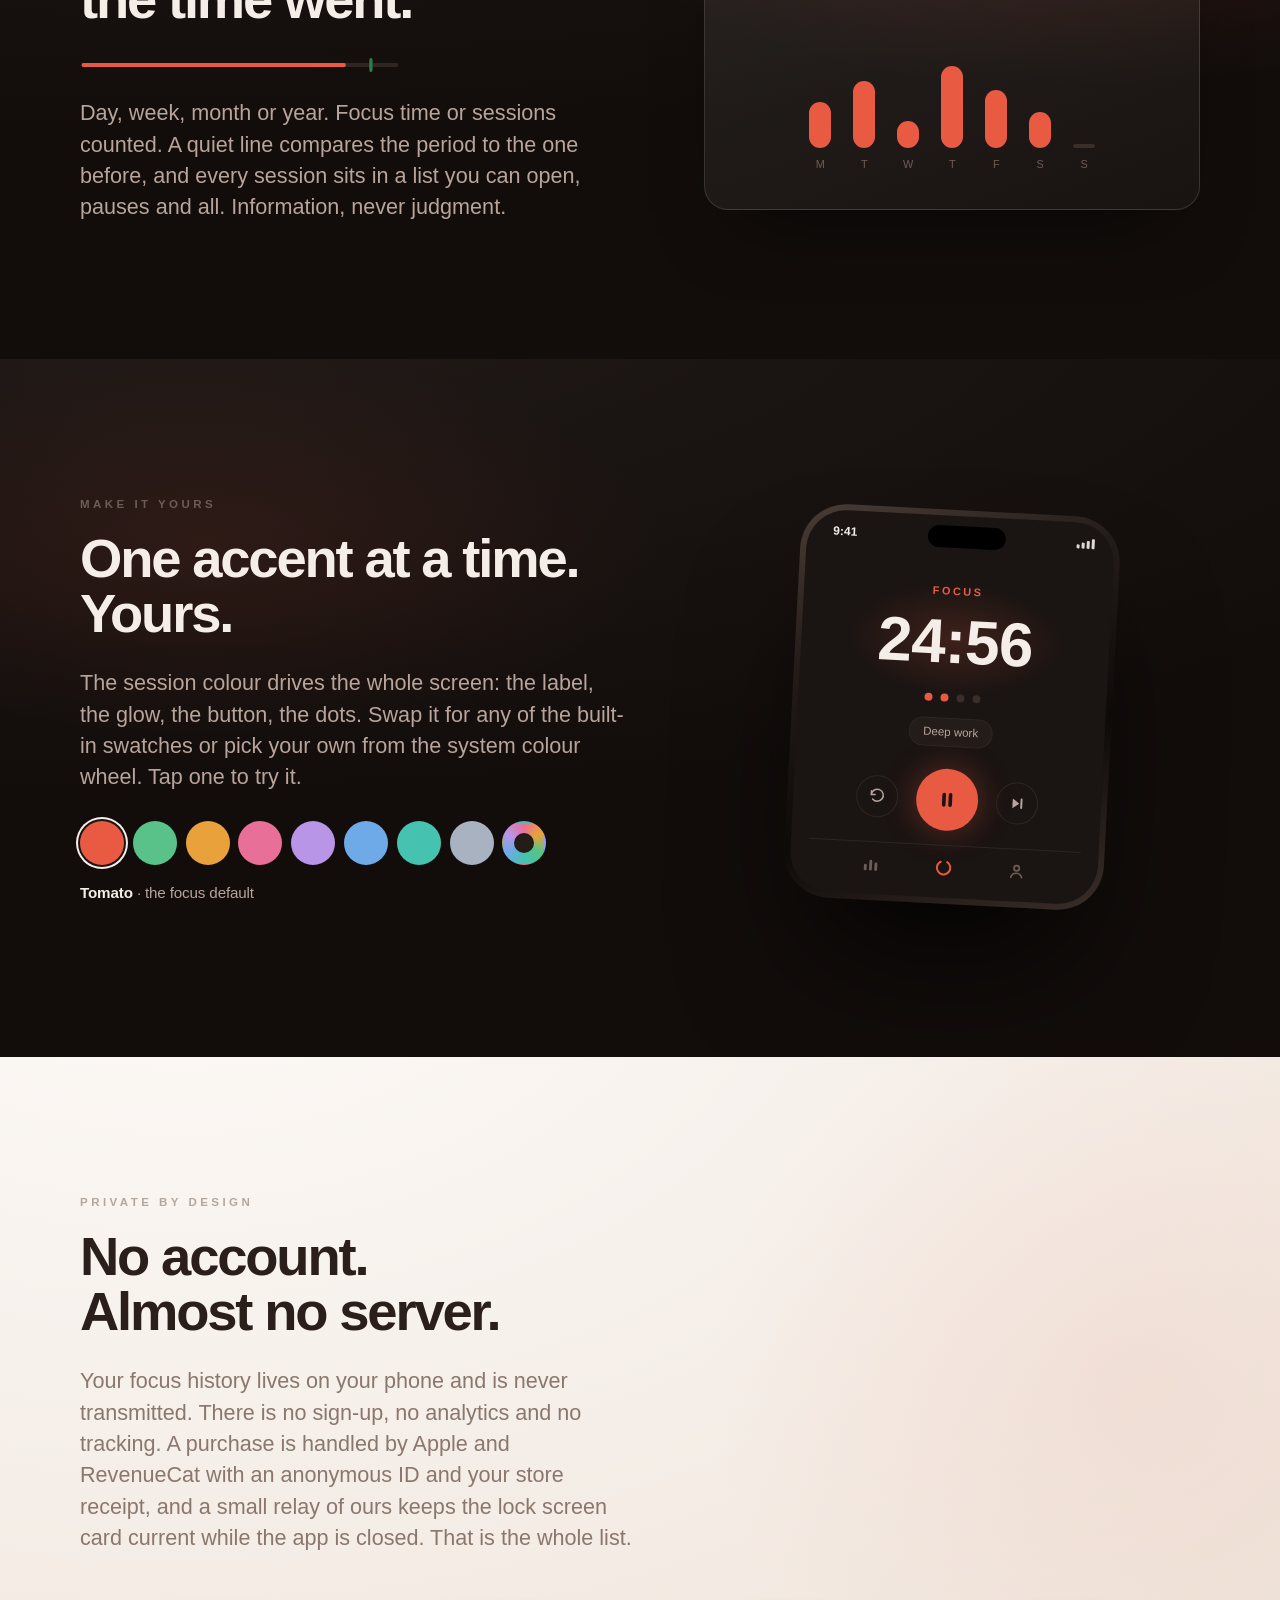
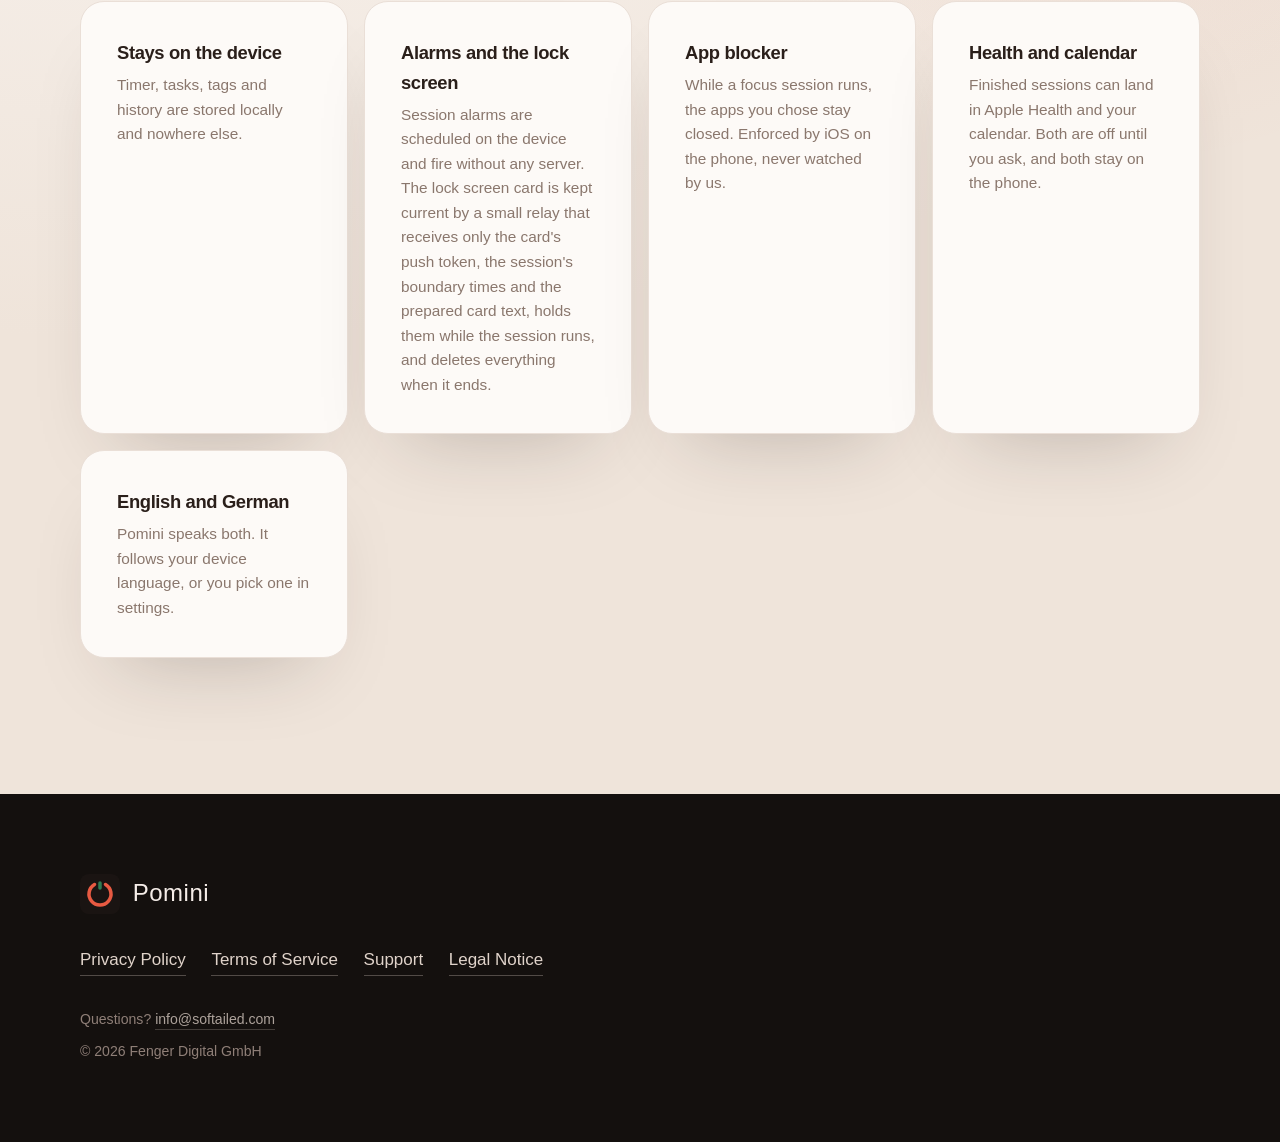
==== commit 7b52bf09: "Describe the Live Activity relay honestly on the landing and privacy pages Co-Authored-By: Claude Fa" ====
--- a/index.html
+++ b/index.html
@@ -13,7 +13,7 @@
 <meta name="robots" content="noindex, nofollow">
 <meta name="viewport" content="width=device-width, initial-scale=1">
 <title>Pomini: Focus &amp; Pomodoro Timer</title>
-<meta name="description" content="Pomini is a focus and pomodoro timer for iPhone. Sessions end exactly on time even with the app closed, the countdown lives on your lock screen, and everything stays on your phone.">
+<meta name="description" content="Pomini is a focus and pomodoro timer for iPhone. Sessions end exactly on time even with the app closed, the countdown lives on your lock screen, and your focus history stays on your phone.">
 <meta property="og:title" content="Pomini: Focus &amp; Pomodoro Timer">
 <meta property="og:description" content="A pomodoro timer that just works. On-the-clock session endings, lock screen countdowns, quiet statistics, no account.">
 <meta property="og:type" content="website">
@@ -254,12 +254,12 @@
 <section class="band light">
   <div class="wrap">
     <p class="eyebrow">Private by design</p>
-    <h2>No account.<br>No server of ours.</h2>
-    <p class="lead">Your sessions live on your phone and are never transmitted. There is no sign-up, no analytics and no tracking. A purchase is handled by Apple and RevenueCat with an anonymous ID and your store receipt, and that is the whole list.</p>
+    <h2>No account.<br>Almost no server.</h2>
+    <p class="lead">Your focus history lives on your phone and is never transmitted. There is no sign-up, no analytics and no tracking. A purchase is handled by Apple and RevenueCat with an anonymous ID and your store receipt, and a small relay of ours keeps the lock screen card current while the app is closed. That is the whole list.</p>
 
     <div class="cards">
       <div class="panel"><h3>Stays on the device</h3><p>Timer, tasks, tags and history are stored locally and nowhere else.</p></div>
-      <div class="panel"><h3>Local notifications</h3><p>Session boundaries are scheduled on the device. No push service, no device token, nothing sent anywhere.</p></div>
+      <div class="panel"><h3>Alarms and the lock screen</h3><p>Session alarms are scheduled on the device and fire without any server. The lock screen card is kept current by a small relay that receives only the card's push token, the session's boundary times and the prepared card text, holds them while the session runs, and deletes everything when it ends.</p></div>
       <div class="panel"><h3>App blocker</h3><p>While a focus session runs, the apps you chose stay closed. Enforced by iOS on the phone, never watched by us.</p></div>
       <div class="panel"><h3>Health and calendar</h3><p>Finished sessions can land in Apple Health and your calendar. Both are off until you ask, and both stay on the phone.</p></div>
       <div class="panel"><h3>English and German</h3><p>Pomini speaks both. It follows your device language, or you pick one in settings.</p></div>
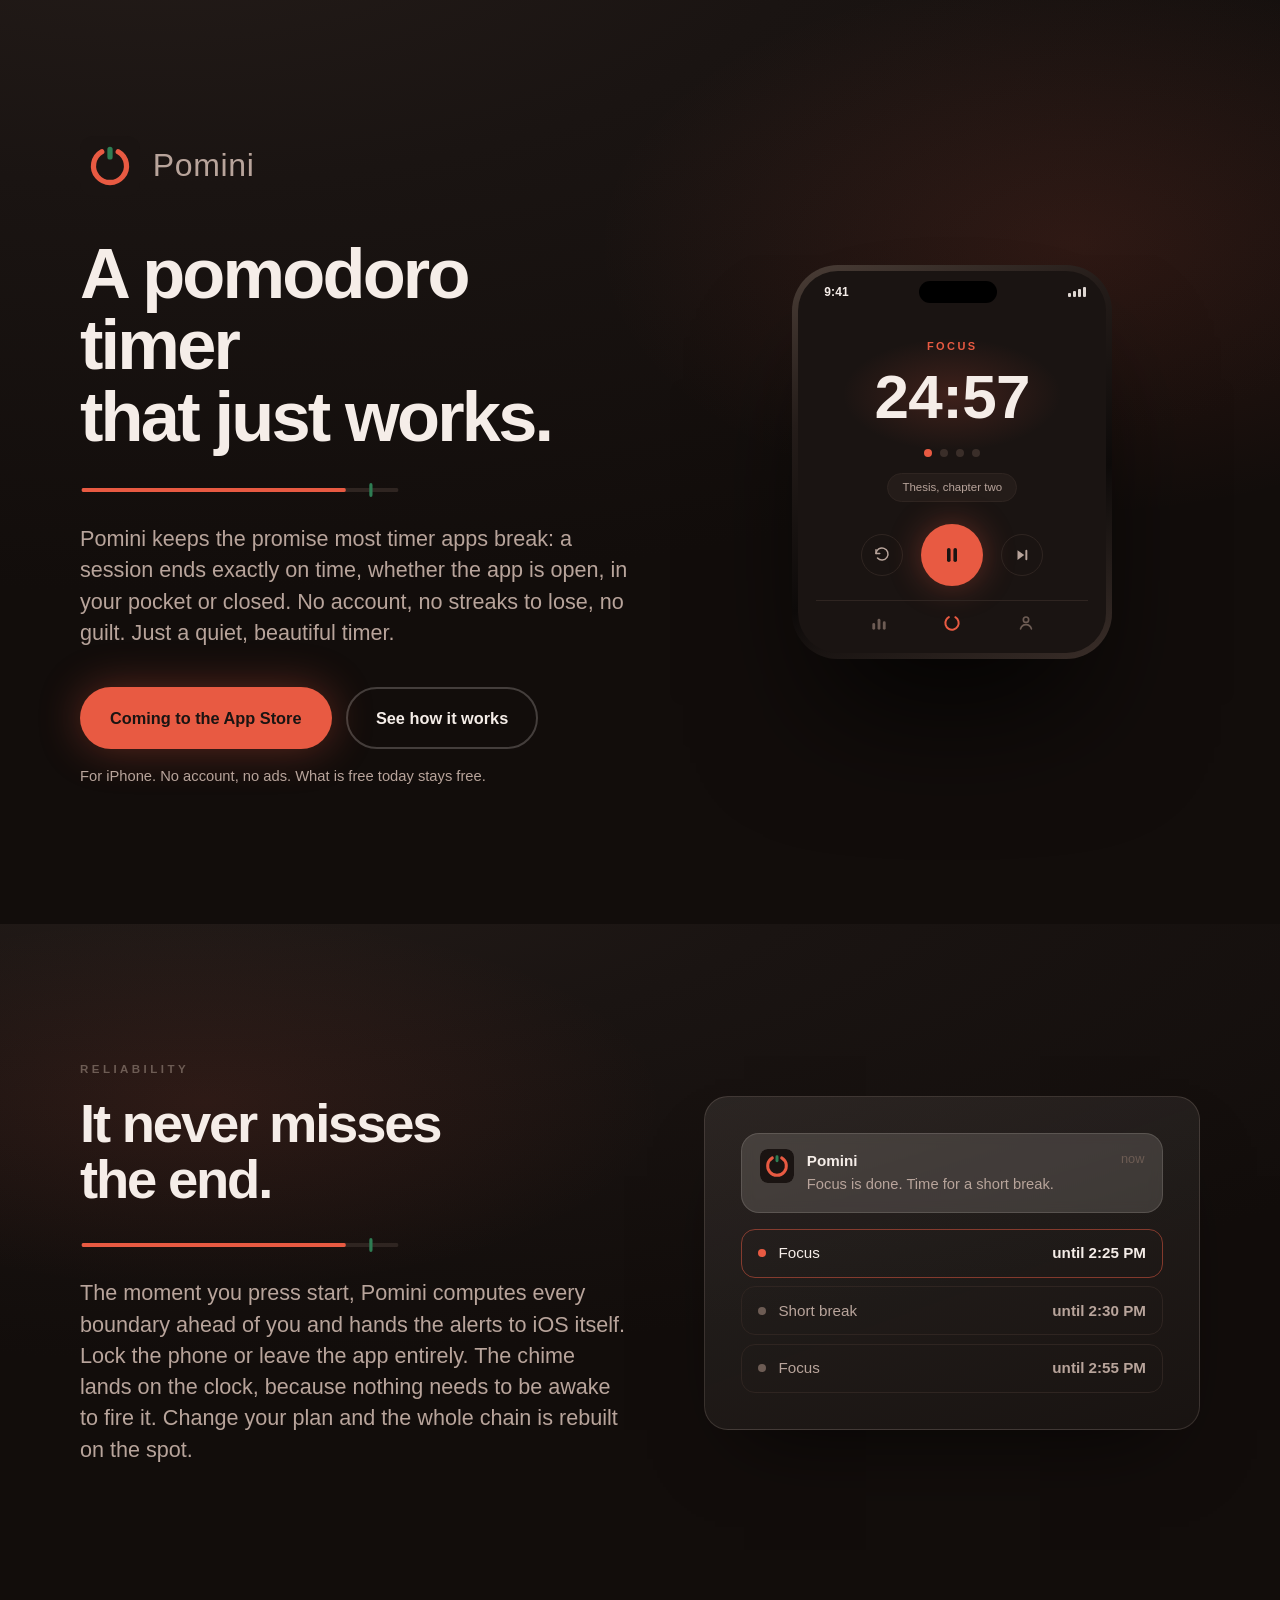
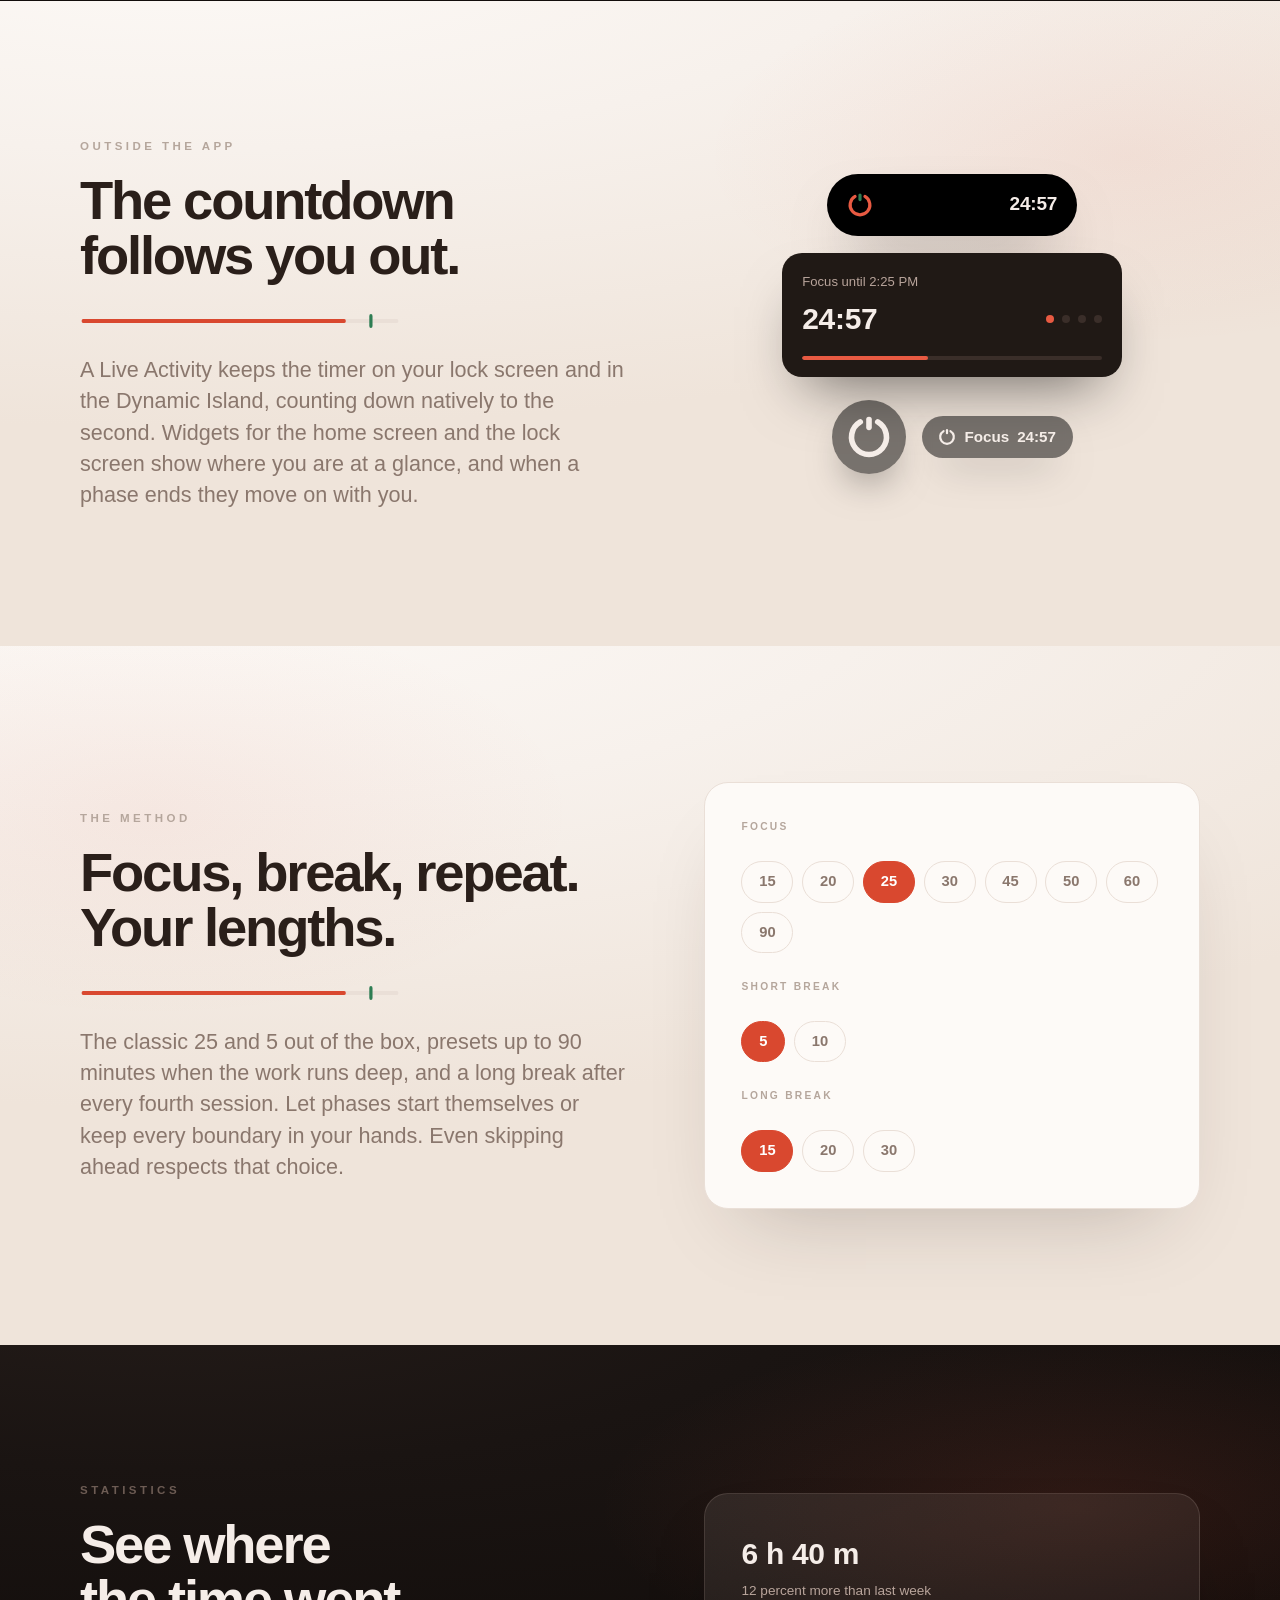
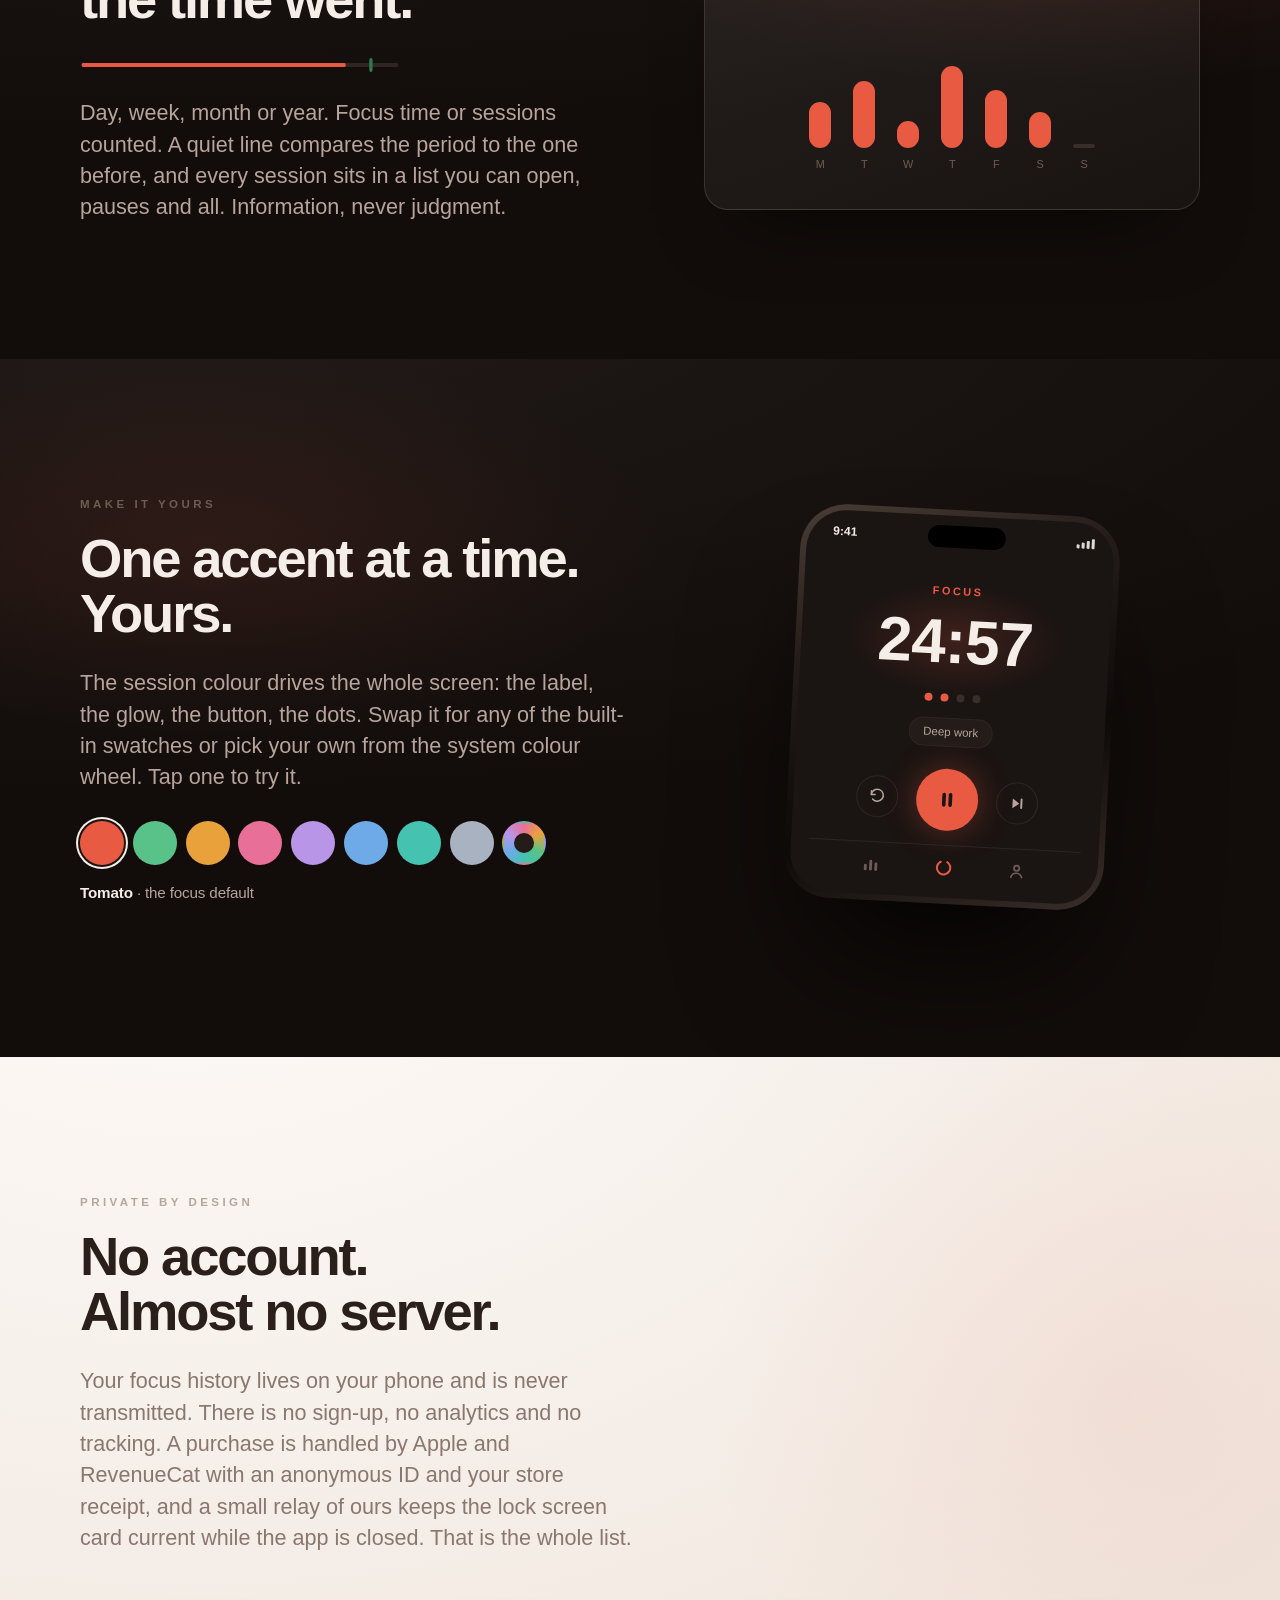
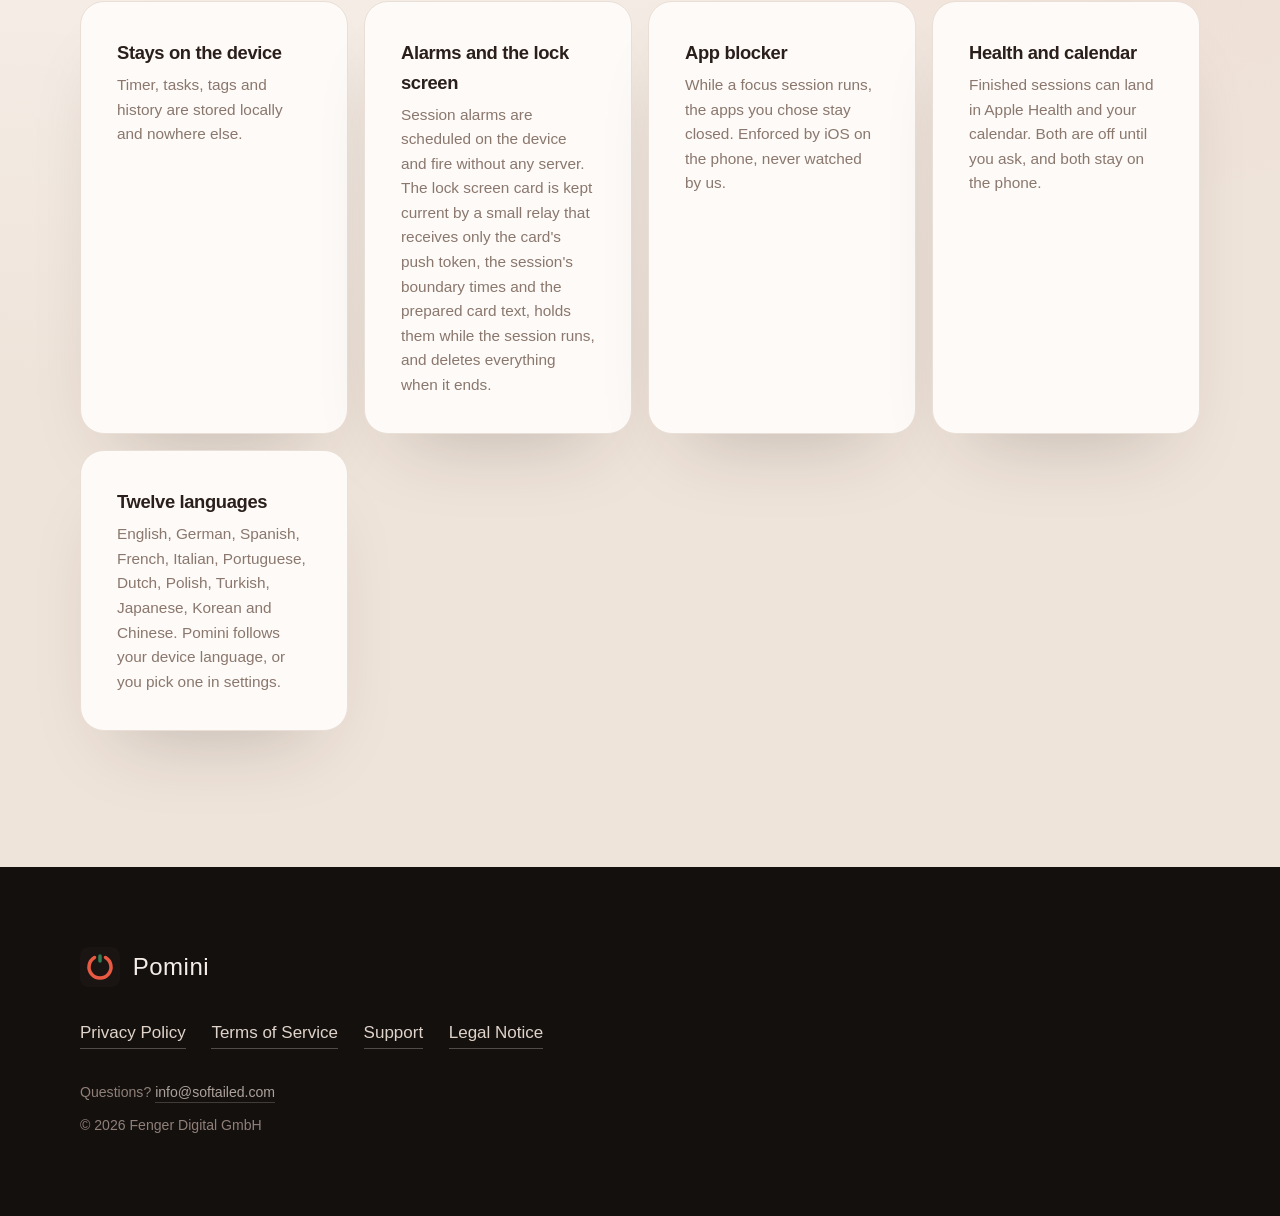
==== commit 00123729: "Round 31: name all twelve languages, and describe the closed-app sound carriers as they are now Co-A" ====
--- a/index.html
+++ b/index.html
@@ -262,7 +262,7 @@
       <div class="panel"><h3>Alarms and the lock screen</h3><p>Session alarms are scheduled on the device and fire without any server. The lock screen card is kept current by a small relay that receives only the card's push token, the session's boundary times and the prepared card text, holds them while the session runs, and deletes everything when it ends.</p></div>
       <div class="panel"><h3>App blocker</h3><p>While a focus session runs, the apps you chose stay closed. Enforced by iOS on the phone, never watched by us.</p></div>
       <div class="panel"><h3>Health and calendar</h3><p>Finished sessions can land in Apple Health and your calendar. Both are off until you ask, and both stay on the phone.</p></div>
-      <div class="panel"><h3>English and German</h3><p>Pomini speaks both. It follows your device language, or you pick one in settings.</p></div>
+      <div class="panel"><h3>Twelve languages</h3><p>English, German, Spanish, French, Italian, Portuguese, Dutch, Polish, Turkish, Japanese, Korean and Chinese. Pomini follows your device language, or you pick one in settings.</p></div>
     </div>
   </div>
 </section>
